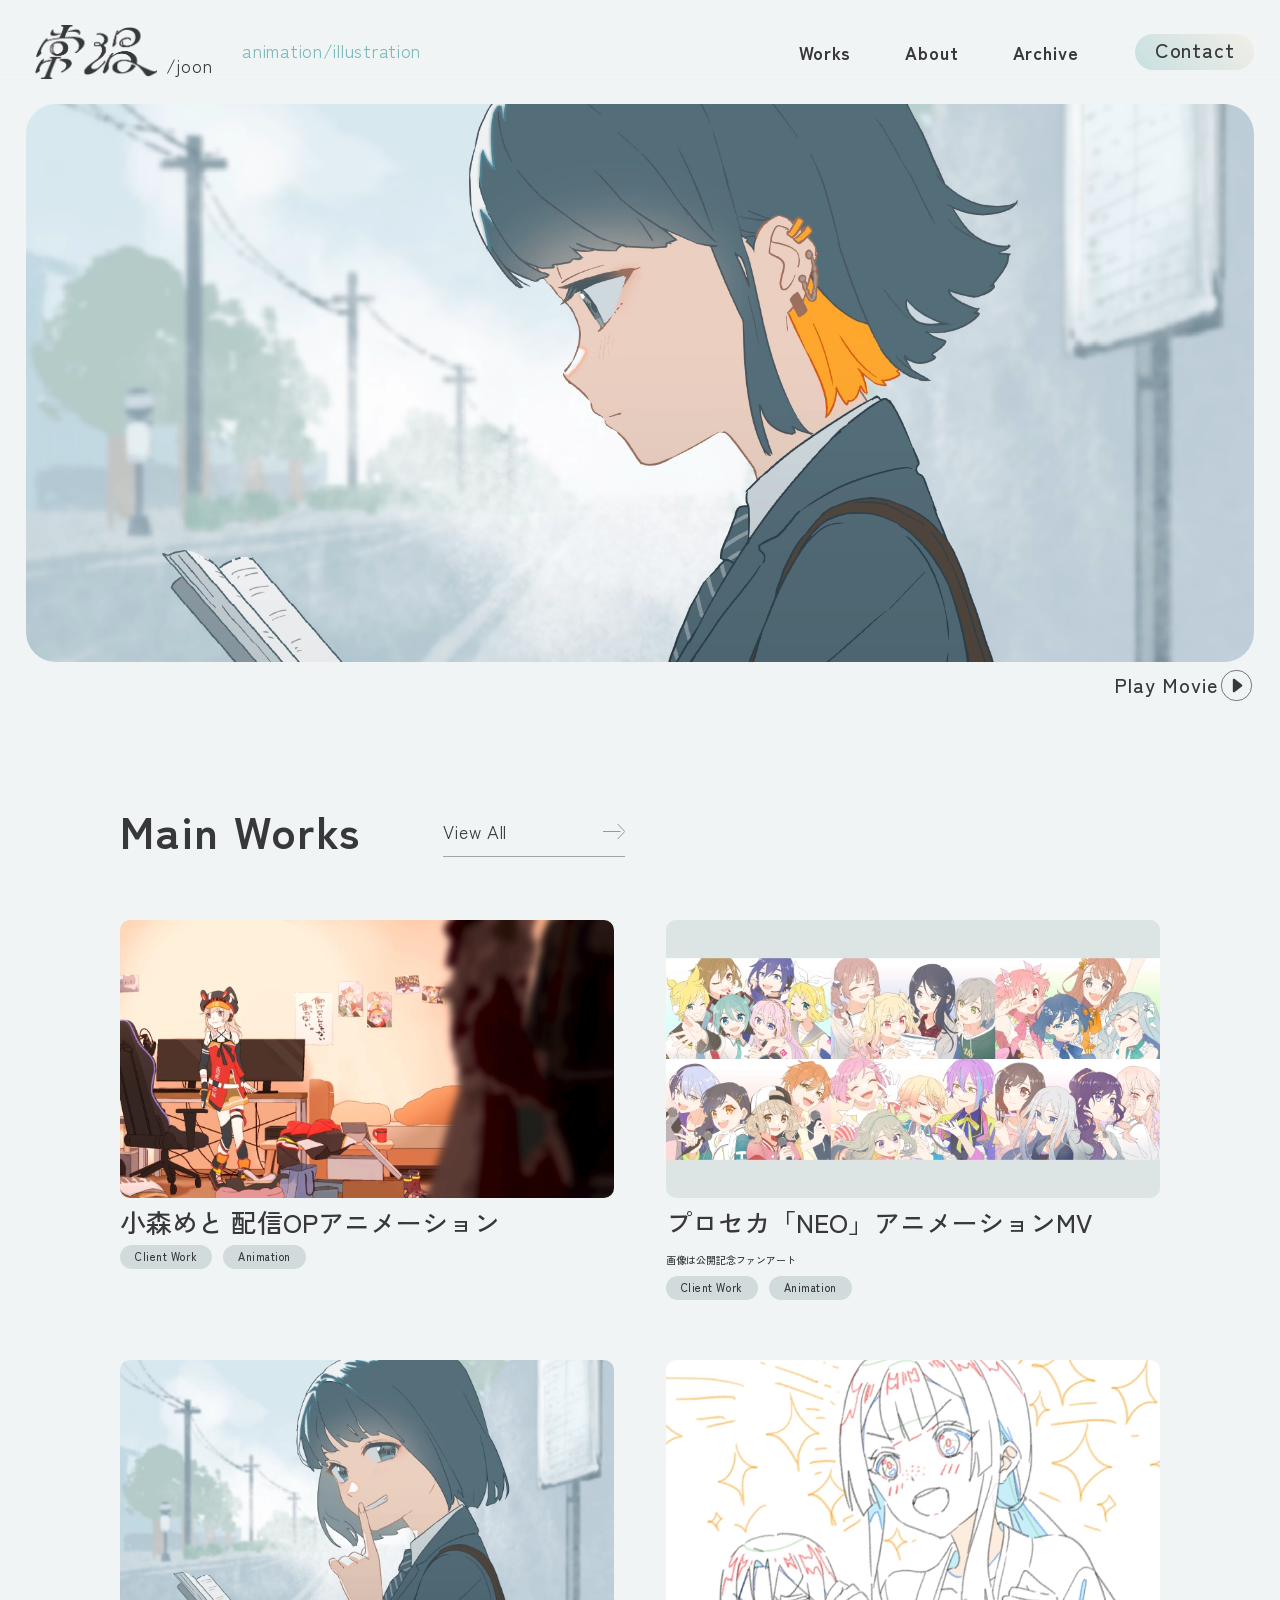
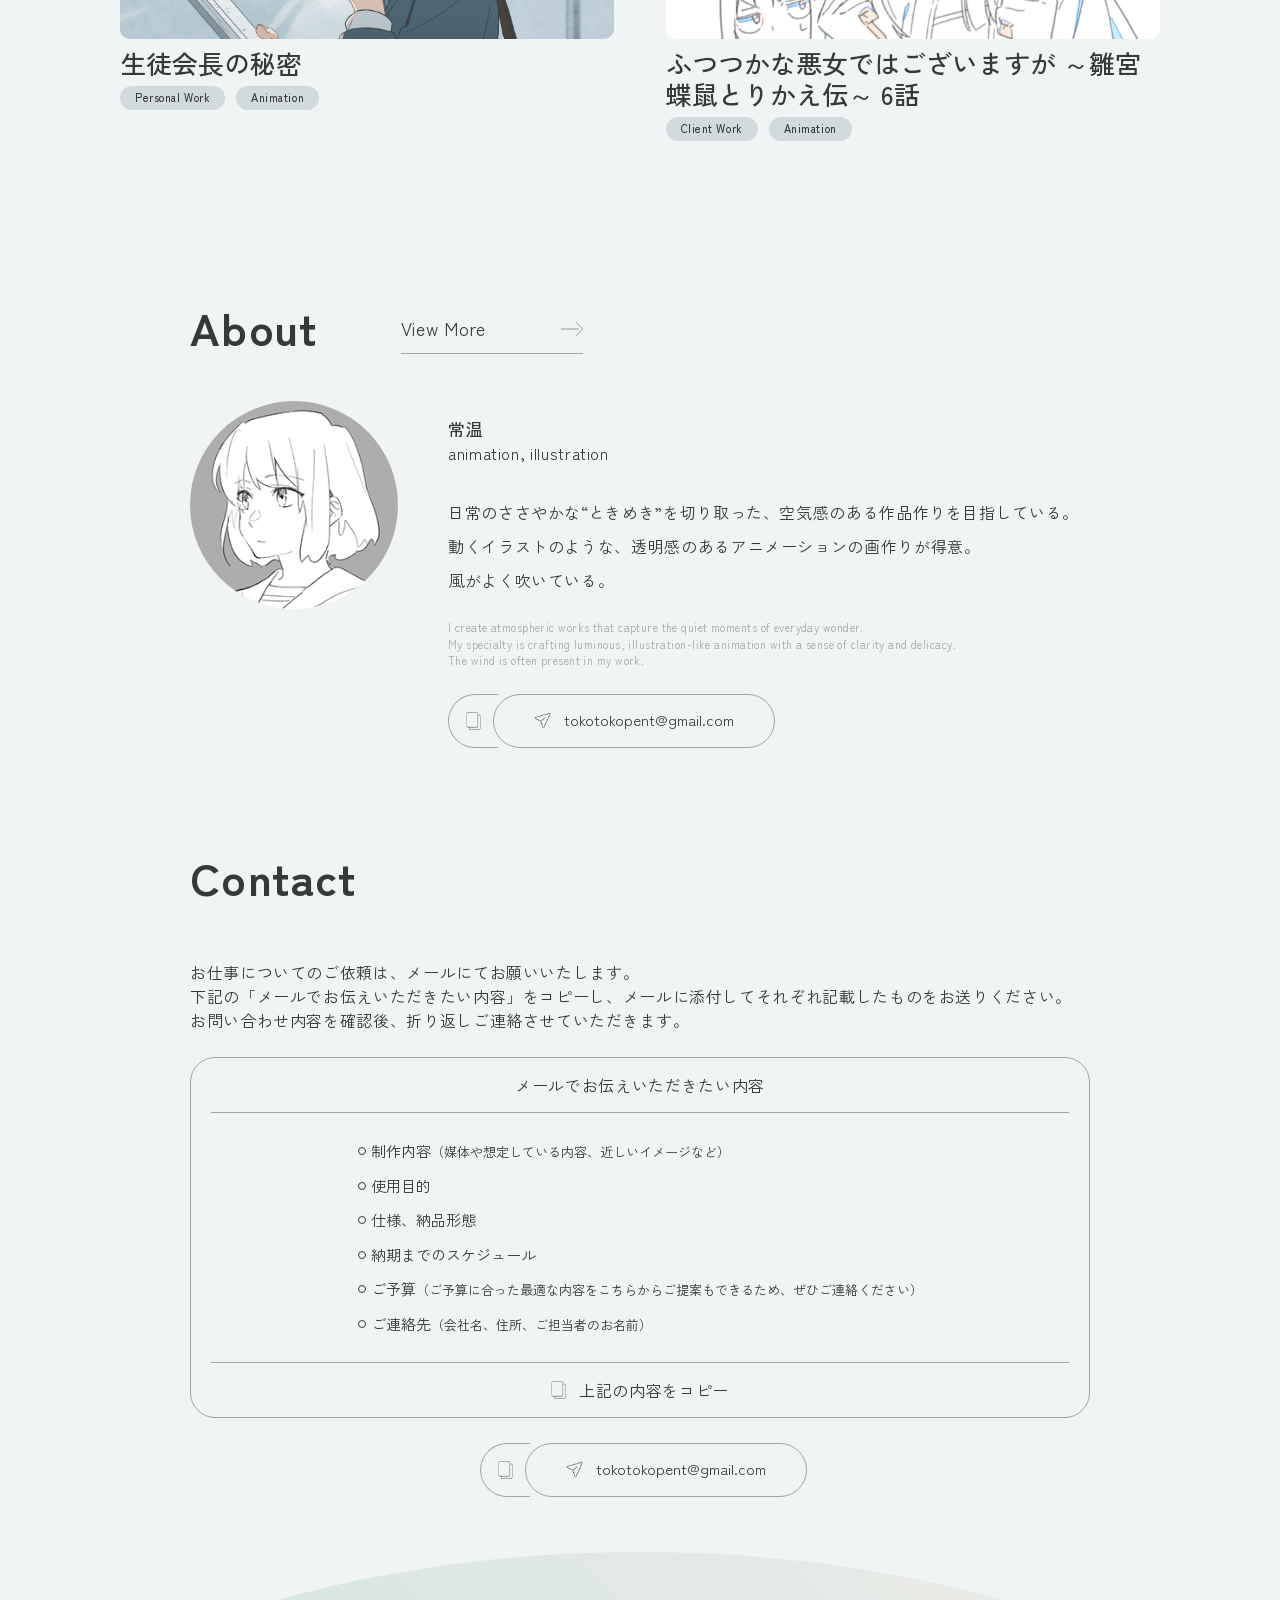
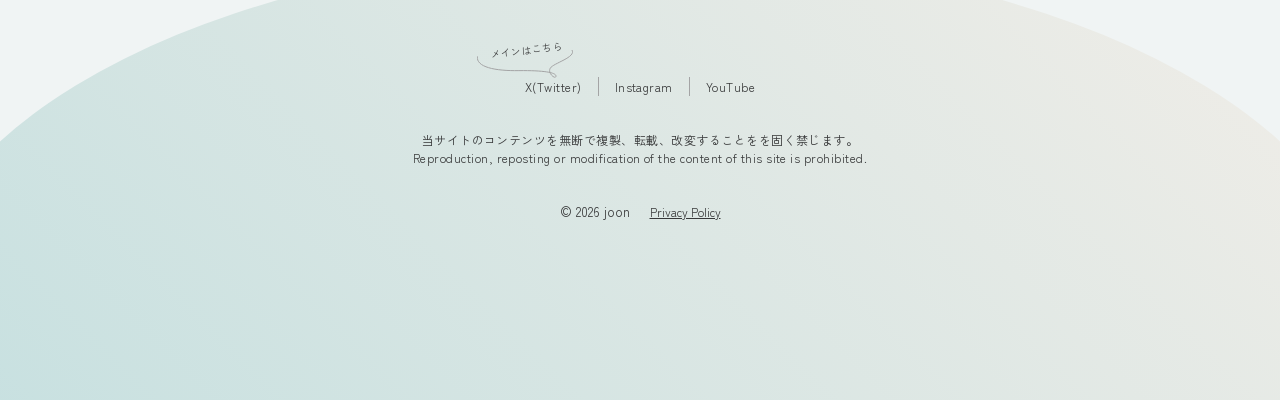
==== index.html @ 13fc66b3 "Add files via upload" ====
<!doctype html>
<html lang="ja">
    <head prefix="og: https://ogp.me/ns#">
        <meta charset="UTF-8">
        <title>常温/joon portfolio</title>
        <!-- 消す！！！！！！！！ -->
        <meta name="robots" content="noindex">

        <meta name="description" content=“アニメーション作家、イラストレーター常温のポートフォリオサイトです。動くイラストのような、透明感のあるアニメーションの画作りが得意です。”>
        <meta name="viewport" content="width=device-width, initial-scale=1">
        <link rel="canonical" href="https://joon-tokopent.com/">

        <meta property="og:url" content="https://joon-tokopent.com/">
        <meta property="og:type" content="website">
        <meta property="og:title" content="常温/joon portfolio">
        <meta property="og:description" content="アニメーション作家、イラストレーター常温のポートフォリオサイトです。動くイラストのような、透明感のあるアニメーションの画作りが得意です。">
        <meta property="og:site_name" content="常温/joon portfolio">
        <meta property="og:image" content="https://joon-tokopent.com/images/00_template/ogp.jpg">
        <meta property="og:image:width" content="1200">
        <meta property="og:image:height" content="630">
        <meta property="og:image:type" content="image/jpeg">
        <meta property="og:locale" content="ja_JP">

        <meta name="twitter:card" content="summary_large_image">
        <meta name="twitter:site" content="@tokopent">

        <!-- Google tag (gtag.js) -->
        <script async src="https://www.googletagmanager.com/gtag/js?id=G-SH19SS136K"></script>
        <script>
        window.dataLayer = window.dataLayer || [];
        function gtag(){dataLayer.push(arguments);}
        gtag('js', new Date());

        gtag('config', 'G-SH19SS136K');
        </script>

        <!--ファビコン-->
        <link rel="icon" type="image/png" sizes="48x48" href="images/00_template/favicon.png">
        <link rel="icon" type="image/svg+xml" href="images/00_template/favion.svg">
        <link rel="apple-touch-icon" sizes="180x180" href="images/00_template/apple-touch-icon.png">

        <!--Googleフォント-->
        <link rel="preconnect" href="https://fonts.googleapis.com">
        <link rel="preconnect" href="https://fonts.gstatic.com" crossorigin>
        <link href="https://fonts.googleapis.com/css2?family=Zen+Kaku+Gothic+New:wght@300;400;500;600&display=swap" rel="stylesheet">

        <!--CSS-->
        <link rel="stylesheet" href="css/style_all.css">
        <link rel="stylesheet" href="css/style_top_main.css">
        <link rel="stylesheet" href="css/style_works.css">
        <link rel="stylesheet" href="css/style_about.css">
    </head>

    <body ontouchstart="">
        <div class="wrapper">
        <header class="header">
            <nav class="header_nav_sp sp_only" id="js-nav">
                <button class="header_close sp_only" id="js-hamburgerC">
                    <div class="close_line"></div>
                </button>
                <a href="/" class="main_logo sp_only">
                    <figure>
                        <img src="images/00_template/logo.png" alt="ロゴ">
                    </figure>
                    <p>/joon</p>
                </a>
                
                <div class="nav_txtGroup">
                    <ul class="nav_list">
                        <li><a href="/">Top</a></li>
                        <li><a href="/works">Works</a></li>
                        <li><a href="/about">About</a></li>
                        <li><a href="/about#Archive">Archive</a></li>
                        <li>
                            <div class="Kvideo_wrapper Kvideo_wrapperSP">
                                <a href="/e2Bhj4cyZ4">
                                    <video class="Kvideo-2SP" muted playsinline preload="auto" loop>
                                    <source src="images/00_template/ka_btn2.webm" type="video/webm">
                                    </video>
                                </a>
                                <video class="Kvideo-1SP" muted playsinline preload="auto">
                                    <source src="images/00_template/ka_btn1.webm" type="video/webm">
                                </video>
                            </div> 
                        </li>
                    </ul>
                    <ul class="nav_sns">
                        <li><a href="https://x.com/tokopent">X(Twitter)</a></li>
                        <li><a href="https://www.instagram.com/joon_tokopent">Instagram</a></li>
                        <li><a href="https://www.youtube.com/@joon_tokopent">YouTube</a></li>
                    </ul>
                    <small class="sp_only">&copy; 2026 joon</small>
                </div>
                
            </nav>
            
            <div class="bg_wrap">
            <div class="border_wrap">
            <div class="border_container">
                <h1 class="logo">
                    <a href="/" class="main_logo">
                        <figure>
                            <img src="images/00_template/logo.png" alt="ロゴ">
                        </figure>
                        <p>/joon</p>
                    </a>
                </h1>
                <p class="top_jobname">animation/illustration</p>
                <nav class="header_nav">
                    <ul class="nav_list">
                        <li>
                            <div class="Kvideo_wrapper">
                                <a href="/e2Bhj4cyZ4">
                                    <video class="Kvideo-2PC" muted playsinline preload="auto" loop>
                                    <source src="images/00_template/ka_btn2_pc.webm" type="video/webm">
                                    </video>
                                </a>
                                <video class="Kvideo-1PC" muted playsinline preload="auto">
                                    <source src="images/00_template/ka_btn1_pc.webm" type="video/webm">
                                </video>
                            </div>                      
                        </li>                        
                        <li id="js-KbtnPC"><a href="/works">Works</a></li>
                        <li><a href="/about">About</a></li>
                        <li><a href="/about#Archive">Archive</a></li>
                    </ul>                    
                </nav>
                
                <a href="/#Contact" class="contact_btn">Contact</a>
                <button class="header_hamburger" id="js-hamburger">
                    <div class="header_hamb_line"></div>
                </button>
                <div class="nav_cover sp_only" id="js-cover"></div>
                
            </div>
            </div>
            </div>
        </header>   

        <main>
            <div id="js-loading">
                <figure>
                    <img src="images/00_template/logo.png" alt="ロゴ">
                </figure>
            </div>
            <section id="topMovie">
                <figure>
                    <video muted loop playsinline autoplay preload="auto" poster="images/01_top/mov_top_cover.jpg">
                        <source src="images/01_top/mov_top_pc.webm" type="video/webm" media="(min-width: 500px)"> 
                        <source src="images/01_top/mov_top_sp.webm" type="video/webm"> 
                        ※Your browser does not support the video tag.
                    </video>
                </figure>

                <div class="movie-dialog">
                    <button class="header_close" id="js-play_movC">
                        <div class="close_line"></div>
                    </button>
                    
                    <div class="movie-container">
                        <div id="targetPlayer" class="movie-iframe-container"></div>
                    </div>
                </div>
                <div class="movie-dialog-background"></div>

                <div class="play_mov">
                    <div id="movie-trigger" >
                        <p>Play Movie</p>
                        <svg xmlns="http://www.w3.org/2000/svg" version="1.1" viewBox="0 0 23.59 23.59">
                            <circle class="txtC_line" cx="11.79" cy="11.79" r="11.54"/>
                            <path class="txtC_fill" d="M10.44,6.79l5.42,4.31c.44.35.44,1.03,0,1.38l-5.42,4.31c-.58.46-1.43.05-1.43-.69V7.48c0-.74.85-1.15,1.43-.69Z"/>
                        </svg>
                    </div>
                </div>

            </section>
            
            <section id="Works">
                <div class="main-wrapper">
                    <div class="h2_wrapper">
                        <h2>Main Works</h2>
                        <div class="page_link sp_only">
                            <a href="/works">
                                <p>View All</p>
                                <figure>
                                    <img src="images/00_template/arrow.svg" alt="矢印">
                                </figure>
                            </a>
                        </div>                       
                    </div>
                    
                    <div class="WModal">
                        <div class="WCbutton_wrapper">
                            <button class="header_close" id="js-WmodalC">
                                <div class="close_line"></div>
                            </button>
                        </div>
                        <div class="WModal_wrap">
                            <h3 class="WModal_title">作品名</h3>
                            <div class="WModal_mainMedia"></div>
                            <div class="WModal_tag_items tag_items"></div>
                            <div class="flex_wrapper">
                                <div>
                                    <p class="WModal_txt">説明文</p>
                                    <div class="WModal_note">clientなど</div>
                                <p class="WModal_note_year">20xx</p>
                                </div>
                                <div>
                                    <div class="WModal_subImgs"></div>
                                </div>
                            </div>
                        </div>
                    </div>
                    <!-- <div class="WModal_cover"></div> -->

                    <div class="works_items">
                        <article class="works_item" data-tags="ClientWork Animation">
                            <div class="WModal_trigger" data-key="10">
                                <figure>
                                    <img src="images/02_works/01_smn/smn_010.webp" alt="サムネイル画像">
                                </figure>
                                <h3>小森めと 配信OPアニメーション</h3>
                            </div>
                            <div class="tag_items">
                                <a href="/works?tag=ClientWork">Client Work</a>
                                <a href="/works?tag=Animation">Animation</a>
                            </div>        
                        </article>

                        <article class="works_item" data-tags="ClientWork Animation">
                            <div class="WModal_trigger" data-key="15">
                                <figure>
                                    <img src="images/02_works/01_smn/smn_015.webp" alt="サムネイル画像">
                                </figure>
                                <h3>プロセカ「NEO」アニメーションMV <span>画像は公開記念ファンアート</span></h3>
                            </div>
                            <div class="tag_items">
                                <a href="/works?tag=ClientWork">Client Work</a>
                                <a href="/works?tag=Animation">Animation</a>
                            </div>        
                        </article>

                        <article class="works_item" data-tags="PersonalWork Animation">
                            <div class="WModal_trigger" data-key="3">
                                <figure>
                                    <img src="images/02_works/01_smn/smn_003.webp" alt="サムネイル画像">
                                </figure>
                                <h3>生徒会長の秘密</h3>
                            </div>
                            <div class="tag_items">
                                <a href="/works?tag=PersonalWork">Personal Work</a>
                                <a href="/works?tag=Animation">Animation</a>
                            </div>         
                        </article>

                        <article class="works_item" data-tags="ClientWork Animation">
                            <div class="WModal_trigger" data-key="25">
                                <figure>
                                    <img src="images/02_works/01_smn/smn_025.webp" alt="サムネイル画像">
                                </figure>
                                <h3>ふつつかな悪女ではございますが ～雛宮蝶鼠とりかえ伝～ 6話</h3>
                            </div>
                            <div class="tag_items">
                                <a href="/works?tag=ClientWork">Client Work</a>
                                <a href="/works?tag=Animation">Animation</a>
                            </div>        
                        </article>
                        
                        
                    </div>
                    <div class="page_link sp_only">
                        <a href="/works">
                            <p>View All</p>
                            <figure>
                                <img src="images/00_template/arrow.svg" alt="矢印">
                            </figure>
                        </a>
                    </div>
                </div>

            </section>
            <section id="About">
                <div class="main-wrapper main-wrapper-mid">
                    <div class="h2_wrapper">
                        <h2>About</h2>
                        <div class="page_link sp_only">
                            <a href="/about">
                                <p>View More</p>
                                <figure>
                                    <img src="images/00_template/arrow.svg" alt="矢印">
                                </figure>
                            </a>
                        </div>                       
                    </div>
                    
                    <div class="about_gridContainer">
                        <figure>
                            <img class="about_prof" src="images/00_template/profile.webp" alt="プロフィール画像">
                        </figure>
                        <dl class="name">
                            <dt>常温</dt>
                            <dd>animation, illustration</dd>
                        </dl>
                        <div class="about_txt">
                            <p>日常のささやかな“ときめき”を切り取った、空気感のある作品作りを目指している。</p>
                            <p>動くイラストのような、透明感のあるアニメーションの画作りが得意。</p>
                            <p>風がよく吹いている。</p>
                        </div>
                        <div class="about_Etxt">
                            <p>I create atmospheric works that capture the quiet moments of everyday wonder.</p>
                            <p>My specialty is crafting luminous, illustration-like animation with a sense of clarity and delicacy.</p>
                            <p>The wind is often present in my work.</p>
                        </div>
                        
                        <div class="mailCS_btn">
                            <button type="button" class="copy_btn">
                                <figure>
                                    <img src="images/01_top/copy.png">
                                </figure>
                            </button>
                            <a href="mailto:tokotokopent@gmail.com">tokotokopent@gmail.com</a>
                        </div>                    
                    </div>
                    <div class="page_link sp_only">
                        <a href="/about">
                            <p>View More</p>
                            <figure>
                                <img src="images/00_template/arrow.svg" alt="矢印">
                            </figure>
                        </a>
                    </div>

                </div>
            </section>
            <section id="Contact">
                <div class="main-wrapper main-wrapper-mid">
                    <div class="h2_wrapper">
                        <h2>Contact</h2>                     
                    </div>
                    <p>お仕事についてのご依頼は、メールにてお願いいたします。</p>
                    <p>下記の「メールでお伝えいただきたい内容」をコピーし、メールに添付してそれぞれ記載したものをお送りください。</p>
                    <p>お問い合わせ内容を確認後、折り返しご連絡させていただきます。</p>
                    <div class="contact_list">
                        <p class="contact_list_title align-center">
                            メールでお伝えいただきたい内容
                        </p>
                        <ul>
                            <li><div>制作内容<span>（媒体や想定している内容、近しいイメージなど）</span></div></li>
                            <li>使用目的</li>
                            <li>仕様、納品形態</li>
                            <li>納期までのスケジュール</li>
                            <li><div>ご予算<span>（ご予算に合った最適な内容をこちらからご提案もできるため、ぜひご連絡ください）</span></div></li>
                            <li><div>ご連絡先<span>（会社名、住所、ご担当者のお名前）</span></div></li>
                        </ul>
                        <div class="contact_list_copy">
                            <figure>
                                <img src="images/01_top/copy.png">
                            </figure>
                            <p>上記の内容をコピー</p>
                        </div>
                    </div>
                    <div class="mailCS_btn">
                        <button type="button" class="copy_btn">
                            <figure>
                                <img src="images/01_top/copy.png">
                            </figure>
                        </button>
                        <a href="mailto:info@example.com">tokotokopent@gmail.com</a>
                    </div> 
                </div>
            </section>
            <div class="copyModal_wrapper"><div id="js-copy-txt" class="copyModal"></div></div>
        </main>

        <footer class="footer">
            <div class="footer_txt">
                <p>メインはこちら</p>
                <svg xmlns="http://www.w3.org/2000/svg" version="1.1" viewBox="0 0 96.05 27.56">
                <path class="footer_hukidashi" d="M.84.25C-3.72,7.2,19.63,13.12,22.71,18.14s-5.24,11.85-5.7,8.09,13.08-5.91,37.09-5.57,42.95-3.44,41.64-13.91"/>
                </svg>
            </div>
            <ul class="footer_sns">
                <li><a href="https://x.com/tokopent">X(Twitter)</a></li>
                <li><a href="https://www.instagram.com/joon_tokopent">Instagram</a></li>
                <li><a href="https://www.youtube.com/@joon_tokopent">YouTube</a></li>
            </ul>
            <div class="footer_copy">
                <p>当サイトのコンテンツを無断で複製、転載、改変することをを固く禁じます。</p>
                <p>Reproduction, reposting or modification of the content of this site is prohibited.</p>
            </div>
            <div class="copy_wrapper">
                <small>&copy; 2026 joon</small>
                <a href="/privacy">Privacy Policy</a>
            </div>
            
            
        </footer>
        </div>
        <!--スクリプト-->
        <script src="javascript/script_all.js"></script>
        <script src="javascript/script_top.js"></script>
        <script src="javascript/script_Wmodal.js"></script>
    </body>
</html>
---- css/style_all.css ----
@charset "UTF-8";
/* .zen-kaku-gothic-new-light {
  font-family: "Zen Kaku Gothic New", sans-serif;
  font-weight: 300;
  font-style: normal;
}

.zen-kaku-gothic-new-regular {
  font-family: "Zen Kaku Gothic New", sans-serif;
  font-weight: 400;
  font-style: normal;
}

.zen-kaku-gothic-new-medium {
  font-family: "Zen Kaku Gothic New", sans-serif;
  font-weight: 500;
  font-style: normal;
} */

/* ------------リセットCSS------------ */
/*
  1. より直感的なボックスサイズのモデルを使用
*/
*, *::before, *::after {
  box-sizing: border-box;
}
/*
  2. デフォルトのマージンを削除
*/
* {
  margin: 0;
}
/*
  3. 高さは%ベースを使用
*/
html, body {
  height: 100%;
}
/*
  タイポグラフィの微調整
  4. アクセシブルなline-heightを追加
  5. テキストのレンダリングを改善
*/
body {
  line-height: 1.5;
  -webkit-font-smoothing: antialiased;
}
/*
  6. メディア要素のデフォルトを改善
*/
img, picture, video, canvas, svg {
  display: block;
  width: 100%;/* 足しました */
  max-width: 100%;
}
/*
  7. フォームのfontに関するデフォルトを削除
*/
input, button, textarea, select {
  font: inherit;
}
/*
  8. テキストのオーバーフローを回避
*/
p, h1, h2, h3, h4, h5, h6 {
  overflow-wrap: break-word;
}
/*
  9. ルートのスタックコンテキストを作成
*/
#root, #__next {
  isolation: isolate;
}
/* ------------------------ */



/*共通部分*/
:root {
  --color-text: #373839;
  /* ↓仮色、#f0f4f4 */
  --color-background: #f0f4f4;
  --color-line: #a4a4a5;
  --color-tag: #d1dbdc;
  --color-tag_all: #e0e0e0;
  /* --color-grL: #c6e0e0; */
  /* --color-grR: #edece7;   */
  --color-gradient: linear-gradient(45deg, #C6E0E0, #F3EEE8);
  --pc_max-width: 1260px;
  --pc_mid-width: 900px;
}
/* ダークモード対応 */
@media (prefers-color-scheme: dark) {
  /* :root {
    --color-text: #f9fafb;
    --color-background: #111827;
    --color-surface: #1f2937;
  } */
}

html{
  font-size: 100%;
}
body{
  font-family: "Zen Kaku Gothic New", sans-serif;
  background-color: var(--color-background);
  min-height: 100vh; /* 古いブラウザ対策 */
  min-height: 100svh;
  list-style: none;
  list-style-type: none;
  text-decoration: none;
  font-feature-settings: "palt" 1;
  font-kerning: normal;
  /* word-break: auto-phrase; */
    
}

a{
  text-decoration: none;
  color: var(--color-text);
}

/*レイアウト*/
.wrapper {
  /* stickyコンテナ用 */
  overflow-x: clip;
}
.main-wrapper {
  margin: 0 32px;
}
.align-center {
  text-align: center;
}
h2 {
  padding-top: clamp(70px,8.75vw,95px);
  margin: 0 0 clamp(35px,4.37vw,50px);
  font-size: clamp(24px,4.8vw,45px);
  font-weight: 600;
  color: var(--color-text);
  letter-spacing: 0.03em;
}
.works_page h2, #About h2, #Kakurega h2{
  /* sp 20 0 9  */
  padding: 0;
  margin: clamp(20px,2.5vw,95px) 0 clamp(0.5px,-3.125rem + 6.25vw,15px);
}
.h2_wrapper .page_link {
  display: none;
}
p , dl {
  color: var(--color-text);
  letter-spacing: 0.04em;
  text-align: justify;
}
/* page link */
.page_link {
  display: flex;
  justify-content: center;
}
.page_link a {
  display: flex;
  justify-content: space-between;
  align-items: center;
  flex-wrap: nowrap;
  width: clamp(128px,16vw,182px);
  padding: clamp(10px,1.2vw,12px) 0;
  background-image: linear-gradient(180deg, var(--color-line), var(--color-line));
  background-repeat: no-repeat;
  background-position: bottom left;
  background-size: 100% 1px;
  transition: background-size .2s ease-out;
}

.page_link p {
  font-size: clamp(13px,1.6vw,18px);
  font-weight: 400;
}
.page_link img {
  width: 22px;
}

.load_more img{
  transform: rotate(90deg);
}
/*-----------------loading-----------------*/
#js-loading {
  position: fixed;
  inset: 0;
  background: var(--color-gradient);
  z-index: 200;
  transition: .4s ease-out;
}
#js-loading.loaded {
  opacity: 0;
}
#js-loading.end {
  display: none;
}
#js-loading figure {
  position: fixed;
  inset: 0;
  width: fit-content;
  height: fit-content;
  margin: auto;
}
#js-loading img {
  width: clamp(150px,18.7vw,200px);
  height: auto;
}


/*-----------------header-----------------*/
.header {
  position: sticky;
  top: 0;
  z-index: 99;
}
.border_container,.main_logo {
    display: flex;
}
.border_container {
  max-width: var(--pc_max-width);
  align-items: center;
  margin: 0 auto;
}
.border_container >:first-child {
  margin-right: auto;
}
.bg_wrap {
  background: linear-gradient(to bottom,
  rgb(from var(--color-background)  r g b / 1) 0%,
  rgb(from var(--color-background)  r g b / 0.7) 50%,
  rgba(0,0,0,0) 100%); 
}

.border_wrap {
  margin: 10px clamp(16px, 2vw,32px);
}

.main_logo {
  align-items: flex-end;
  padding: clamp(9px,1.11vw,12px) 0;
}
.main_logo img {
  height: clamp(42px,6vw,60px);
  padding: clamp(1px,0.3vw,3px) 9px;
}

.main_logo p, .top_jobname {
  font-size: clamp(15px,1.87vw,18px);
  font-weight: 400;
  margin-bottom: clamp(1px,0.3vw,3px);
}
.top_jobname {
  display: none;
}
.header_nav {
  display: none;
}
.header_nav_sp {
  position: fixed;
  right: 0;
  top: 0;
  width: 80%;
  height: 100vh;
  transform: translateX(100%); 
  background-color: #fff;
  transition: ease .4s; 
  padding: 25px 0;
  z-index: 101;
}
.header_nav_sp .main_logo {
  justify-content: center;
}
.nav_txtGroup {
  width: fit-content;
  margin: 0 auto;
}
.nav_list, .nav_sns, .footer_sns {
  padding: 0;
  list-style: none;
}
.nav_list a, .nav_sns a {
  display: block;
  letter-spacing: 0.05em;
}
.nav_sns {
  border-left: solid 1px var(--color-line);
  margin: 45px 0;
}
.nav_list a {
  margin-top: 38px;
  font-size: clamp(15px,1.87vw,18px);
  font-weight: 600;
}
.header_nav .nav_list a {
  margin: 0;
}

/* ka nav */
.Kvideo_wrapper {
  display: flex;
  align-items: center;
  justify-content: flex-end;
  height: 40px;
}
.Kvideo_wrapperSP {
  justify-content: flex-start;
}
.Kvideo-1PC,.Kvideo-2PC,.Kvideo-1SP,.Kvideo-2SP {
  display: none;
  width: 40px;
  /* mix-blend-mode: multiply; */
}
/* .Kvideo_wrapper > a {
  mix-blend-mode: multiply;
} */
.Kvideo-1SP,.Kvideo-2SP {
  transform: scaleX(-1) translateX(10px);
}
.Kvideo-1SP {
  margin-top: 38px;
  /* navlist　a についてる余白 */
}
.Kvideo-2SP {
  opacity: 0;
}
.Kvideo-2SP:active {
  opacity: 1;
}

.nav_sns a {
  font-size: 12px;
  font-weight: 400;
  margin-left: 12px;
  margin-bottom: 10px;
}
.header_nav_sp small {
  font-size: 10px;
  font-weight: 400;
}
.nav_cover.active, .movie-dialog-background.is-show {
	position: fixed;
	width: 100%;
  height: 100%;
	bottom: 0;
	left: 0;
	z-index: 100;
	background: rgba(3,3,3,.5);
	display: block;
  transition: ease .4s;
}
.movie-dialog-background.is-show {
  background: var(--color-text);
}
/* hamburger */
.header_hamburger, .header_close {
  background-color: transparent; /*buttonタグデフォルトスタイルを打ち消し*/
  border-color: transparent; /*buttonタグデフォルトスタイルを打ち消し*/
  width: 41px;
  height: 41px;
  cursor: pointer;
}
.header_close {
  display: block;
  margin-left: auto;
  margin-right: 25px;
  margin-bottom: 20px;
}
/* youtube modal */
.movie-dialog .header_close, #Works .header_close {
  margin: 0;
  width: clamp(41px,5.12vw,60px);
  height: clamp(41px,5.12vw,60px);
}
.movie-dialog .header_close {
  position: absolute;
  top: 5px;
  right: 5px;
}
/* works modal */
.WCbutton_wrapper {
  padding-top: 9px;
  position: sticky;
  top: 0;
}

#Works .header_close {
  margin-right: -16px;
  margin-left: auto;
  z-index: 100;
  background-color: rgba(255, 255, 255, 0.5);
  border-radius: 50%;
}

/* ka modal */
#Kakurega .header_close {
  margin-right: -27px;
  margin-bottom: 5px;
}


.close_line::before,.close_line::after,.header_hamb_line,.header_hamb_line::before,.header_hamb_line::after {
  background-color: var(--color-line);
  height: 2px;
  width: 100%;
  border-radius: 99px;
  transition: ease .4s;
}
.close_line,.header_hamb_line {
  position: relative;
}
.close_line::before,.close_line::after,.header_hamb_line::before,.header_hamb_line::after {
  position: absolute;
  content: "";
  left: 0;
}
.close_line::before {
  top: 0;
  transform: rotate(45deg);
}
.close_line::after {
  top: 0;
  transform: rotate(-45deg);
}
.header_hamb_line::before {
  top: -8px;
}
.header_hamb_line::after {
  top: 8px;
}
/* ハンバーガーメニュークリック後のスタイル */
/* .class.class = 両方同時に持っている要素 */
.header_nav_sp.active {
  transform: translateX(0); 
}


.contact_btn {
  font-size: clamp(15px,1.87vw,20px);
  font-weight: 500;
  line-height: 0;
  padding: clamp(12px,1.5vw,16px) clamp(17px,2.1vw,20px) clamp(17px,2.1vw,20px);
  background: var(--color-gradient);
  border-radius: 99px;
  margin: 0 12px;
  letter-spacing: 0.04em;
}

/*-----------------footer-----------------*/
/* clamp推奨値→ 最小　÷　最小で止める画面サイズ ✕ 100 = vwの値 */
.footer {
  background: var(--color-gradient);
  padding-bottom: 72px;
  position: relative;
  border-top-left-radius: calc(50% + 42px * 2) 135px;/* 横 縦 sp135 pc365*/
  border-top-right-radius: calc(50% + 42px * 2) 135px;
  margin: 0 -42px;/*sp-42 pc-90*/
  margin-top: 55px;
  padding-top: 125px;
}
.footer_txt {
  position: absolute;
  top: 90px;
  left: calc(50% - 163px);
}
.footer_txt p,.footer_sns a, .footer small {
  color: var(--color-text);
}
.footer_txt p {
  font-size: 10px;
  transform: rotate(-6deg);
  margin-bottom: -7px;
  padding: 0 13px;
}
.footer_txt svg {
  width: 96px;
  height: auto;
  transform: scaleX(-1);
}
.footer_hukidashi {
  fill: none;
  stroke: var(--color-line);
  stroke-linecap: round;
  stroke-linejoin: round;
  stroke-width: 1px;
}

.footer_sns, .copy_wrapper {
  display: flex;
  justify-content: center;
  align-items: center;
  padding: 0 0 35px 0;
}

.footer_sns a {
  font-size: 12px;
  font-weight: 400;
  letter-spacing: 0.04em;
  padding: 0 16px;
}
.footer_sns li {
  border-right: solid 1px var(--color-line);
  line-height: 1;
  padding-bottom: 3px;
}
.footer_sns li:last-child {
  border-right: none;
}
.footer_copy {
  container-type: inline-size;
  container-name: footerCopy-container;
  max-width: calc(100vw - 32*2px);
  margin: 0 auto;
  margin-bottom: 35px;
}

.footer_copy p, .copy_wrapper a {
  font-size: 12px;
}
@container footerCopy-container (width >= 457px) {
  .footer_copy p {
    text-align: center;
  }
}
.copy_wrapper {
  padding: 0;
  gap: 20px;
}
.copy_wrapper a {
  text-decoration: underline;
}
.footer small {
  display: block;
  text-align: center;
}

/*desctop版*/
@media (min-width: 800px) {
  .h2_wrapper {
    display: flex;
    align-items: baseline;
    gap: clamp(55px, -7.219rem + 15.5vw, 117px);
    
  }
  .h2_wrapper .page_link {
    display: inherit;
  }
  .page_link a {
    transform: translateY(-10px);
  }
  .header_nav {
    display: inherit;
  }
  .nav_list {
    display: flex;
    gap: clamp(35px,4.37vw,54px);
    margin-right: clamp(35px,4.37vw,105px);
    align-items: center;
  }
  .border_container >:first-child {
    margin-right: 0;
  }
  .border_container >:nth-child(2) {
    margin-right: auto;
    margin-left: 30px;
    color: #7CB8B8;
  }
  .top_jobname {
    display: inherit;
  }
  .sp_only {
    display: none;
  }
  .header_hamburger {
    display: none;
  }
  .contact_btn {
    margin: 0;
  }
  .main-wrapper {
    margin: 0 120px;
    max-width: var(--pc_max-width);
    width: 100%;
  }
  .main-wrapper-mid {
    max-width: var(--pc_mid-width);
    width: 100%;
  }
  #Works, #About, #Archive, #Contact, #Privacy {
    display: flex;
    justify-content: center;
  }
  .footer {
    border-top-left-radius: calc(50vw + 90px) 365px;/* 横 縦 sp135 pc365*/
    border-top-right-radius: calc(50vw + 90px) 365px;
    margin: 0 -90px;/*sp-42 pc-90*/
    margin-top: 55px;
    margin-bottom: 33px;
    padding-bottom: 178px;
  }
}
/* ホバー、タッチ操作切り替え */
@media (hover: hover) { /* hoverが使える端末 PC想定 */
  .page_link a:hover {
  background-position: bottom right;
  background-size: 0 1px;
  opacity: .8;
  }
  .nav_list a:hover,.contact_btn:hover {
    transform: translateY(-3px);
    transition: .2s ease-out;
    opacity: 0.7;
  }
  .tag_items a:hover,.footer_sns a:hover {
    opacity: 0.7;
  }
}
@media (hover: none) { /* hoverが使えない端末 スマホ想定 */
  .page_link a:active {
    transform: translateY(16px);
  }
  .nav_list a:active,.contact_btn:active,.tag_items a:active,.footer_sns a:active {
    transform: scale(1.05);
  }
}
---- css/style_top_main.css ----
@charset "UTF-8";
/* .zen-kaku-gothic-new-light {
  font-family: "Zen Kaku Gothic New", sans-serif;
  font-weight: 300;
  font-style: normal;
}

.zen-kaku-gothic-new-regular {
  font-family: "Zen Kaku Gothic New", sans-serif;
  font-weight: 400;
  font-style: normal;
}

.zen-kaku-gothic-new-medium {
  font-family: "Zen Kaku Gothic New", sans-serif;
  font-weight: 500;
  font-style: normal;
} */

/*-----------------main-----------------*/
#topMovie {
  margin: 0 clamp(16px, 2vw, 32px) 0;
}
#topMovie figure {
  border-radius: 30px;
  overflow: hidden;
}
#topMovie figure video {
  width: 100%;
  object-fit: cover;
  height: 52vh;  /* pc=62vh */
}
.play_mov {
  display: flex;
  justify-content: flex-end;
  margin-top: 8px;
  margin-right: 2px;
}
#movie-trigger {
  display: flex;
  gap: 4px;
  cursor: pointer;
}
.play_mov p {
  font-size: clamp(14px,1.75vw,20px);
  font-weight: 500;
}

/* svg */
.play_mov svg {
  width: clamp(23px,2.8vw,31px);
  height: auto;
  overflow: visible;
}
.txtC_fill {
  fill: var(--color-text);
}
.txtC_line {
  fill: none;
  stroke: var(--color-text);
  stroke-miterlimit: 10;
  stroke-width: 0.5px;
}

/* クリック　youtube modal */
.movie-dialog {
  display: none;
}
.movie-dialog.is-show {
  display: block;
  position: fixed;
  top: 0;
  left: 0;
  width: 100%;
  height: 100%;
  display: flex;
  align-items: center;
  justify-content: center;
  pointer-events: none;
  z-index: 101;
}
.movie-container {
  width: calc(100% - max(16px, 20vw));
  max-height: calc(100% - 20px);
  aspect-ratio: 16 / 9;
  position: relative;
}
.movie-container iframe {
  position: absolute;
  left: 0;
  top: 0;
  width: 100%;
  height: 100%;
}

/* about */
.mailCS_btn {
  display: flex;
  grid-column: 1 / 3;
  grid-row: 4 / 5;
  margin: 25px auto 40px;
}
.copy_btn, .mailCS_btn a {
  padding: 17px;
  /* background-color: aliceblue; */  
  border: solid 1px var(--color-line);
}
.copy_btn {
  flex-grow: 0;
  border-top-left-radius: 99px;
  border-bottom-left-radius: 99px;
  border-right: none;
}
.copy_btn figure, .contact_list_copy figure {
  width: 15px;
}
.copy_btn img, .contact_list_copy img {
  overflow: visible;
}
.mailCS_btn a {
  color: var(--color-text);
  flex-grow: 1;
  line-height: 1;
  font-size: 15px;
  font-weight: 400;
  border-radius: 99px;
  margin-left: -5px;
  display: flex;
  justify-content: center;
  gap: 13px;
  padding-inline: 40px;
}
.mailCS_btn a::before {
  content: "";
  width: 17px;
  height: 17px;
  background-image: url(../images/01_top/mail.png);
  background-position: center;
  background-size: contain;
  background-repeat: no-repeat;
}

/* copy modal */
.copyModal.active {
  bottom: 25px;
}
.copyModal {
  position: fixed;
  bottom: calc((1rem + 18px * 2) * -1);/* 25px */  
  z-index: 1;
  width: 80%;
  left: calc(50% - 40%);/* 80%/2 */
  transition: .3s ease-in-out;
}
.copyModal p {
  padding: 13px 16px 16px;
  text-align: center;
  background-color: #fff;
  border-radius: 99px;
  font-size: 13px;
}



/* contact */
.contact_list {
  border: solid 1px var(--color-line);
  border-radius: 25px;
  padding: 0 20px;
  margin: 25px 0;
}
.contact_list_title, .contact_list_copy {
  line-height: 54px;
}
.contact_list_title {
  border-bottom: solid 1px var(--color-line);
}
.contact_list ul {
  padding: 27px 0;
  list-style: none;
  width: fit-content;
  margin: 0 auto;
}
.contact_list li {
  font-size: 15px;
  font-weight: 400;
  color: var(--color-text);
  margin-bottom: 12px;
  display: flex;
  align-items: first baseline;
  gap: 5px;
}

.contact_list li:last-child {
  margin-bottom: 0;
}
.contact_list li::before {
  content: "";
  display: block;
  width: 8px;
  height: 8px;
  border: solid 1px var(--color-text);
  border-radius: 50%;
  flex-shrink: 0;
  transform: translateY(-2px);
}
.contact_list span {
  display: inline-block;
  font-size: 13px;
}
.contact_list_copy {
  display: flex;
  gap: 13px;
  justify-content: center;
  align-items: center;
  border-top: solid 1px var(--color-line);
  cursor: pointer;
}


/*desctop版*/
@media (min-width: 800px) {   
  #topMovie figure video {
    height: 62vh;
  }
  .mailCS_btn {
    grid-column: 2 / 3;
    grid-row: 4 / 5;
    margin: 25px 0 0;
    max-width: 320px;
  }
  #Contact .mailCS_btn {
    margin: 0 auto;
  }
  .copyModal_wrapper {
    display: flex;
    justify-content: center;
  }
  .copyModal {
    max-width: var(--pc_mid-width);
    left: initial;
  }
}

/* ホバー、タッチ操作切り替え */
@media (hover: hover) { /* hoverが使える端末 PC想定 */
  #movie-trigger:hover,.copy_btn:hover,.mailCS_btn a:hover,.contact_list_copy:hover {
    opacity: 0.7;
  }
}
@media (hover: none) { /* hoverが使えない端末 スマホ想定 */
  #movie-trigger:active,.copy_btn:active,.mailCS_btn a:active,.contact_list_copy:active {
    transform: scale(1.05);
  }
}
---- css/style_works.css ----
@charset "UTF-8";
/* .zen-kaku-gothic-new-light {
  font-family: "Zen Kaku Gothic New", sans-serif;
  font-weight: 300;
  font-style: normal;
}

.zen-kaku-gothic-new-regular {
  font-family: "Zen Kaku Gothic New", sans-serif;
  font-weight: 400;
  font-style: normal;
}

.zen-kaku-gothic-new-medium {
  font-family: "Zen Kaku Gothic New", sans-serif;
  font-weight: 500;
  font-style: normal;
} */

/*-----------------main-----------------*/

/* main works */
.works_item h3,.works_item h3 + span, .WModal_title, #Privacy h3 {
  font-size: clamp(19px,2.5vw,26px);
  font-weight: 500;
  color: var(--color-text);
  margin: 8px 0;
  line-height: 1.2;
}
.works_item h3 span {
  font-size: 10px;
   white-space: nowrap;
}
/* modal */
.WModal_trigger {
  cursor: pointer;
}
.WModal {
  container-type: size;
  container-name: wmodal-container;
  position: fixed;
  background-color: #fff;
  transform: translateY(100%); 
  height: 70vh;
  bottom: 0;
  right: 0;
  left: 0;
  width: calc(100% - 32px);
  margin: 0 auto;
  padding: 0px 29px 0;
  border-top-left-radius: clamp(24px,3vw,45px);
  border-top-right-radius: clamp(24px,3vw,45px);
  z-index: 101;
  transition: ease .3s; 
  overflow-y: scroll;
  scrollbar-width: none;
  /* display: flex; */
  /* justify-content: center; */
}
.WModal::-webkit-scrollbar {
  display: none;            /* Chrome・Edge・Safari */
}
.WModal_wrap {
  max-width: 700px;
  margin: 0 auto;
}
.WModal.active {
  transform: translateY(0); 
}
/* .WModal_title {
  margin: 40px 0 18px;
} */
.WModal_mainMedia iframe {
  width: 100%;
  aspect-ratio: 16 / 9;
}
.WModal_mainMedia video {
  width: 100%;
}
.WModal_mainMedia * {
  width: auto;
  max-height: 80cqh;
  margin: 0 auto;
}
.WModal_tag_items {/* modal tag */
  margin: 5px 0 22px;
}
.WModal_txt {
  color: var(--color-text);
  font-size: 16px;
  font-weight: 400;
  margin-bottom: 25px;
}
.WModal_note p,.WModal_note_year {
  font-size: 12px;
  margin-bottom: 7px;
  line-height: 1.2;
}
.WModal_note_year {
  margin-bottom: 22px;
}
.WModal_subImgs img {
  margin-bottom: clamp(10px,2vw,25px);
}
.WModal_subImgs img:last-child {
  margin-bottom: 38px;
}

.works_item {
  margin-bottom: clamp(60px,7.5vw,80px);
}
.works_item:last-child {
  margin-bottom: 40px;
}
.works_item img {
  aspect-ratio: 16 / 9;
  object-fit: cover;
  overflow: hidden;
  object-position: center center;
}
.WModal_title {
  margin: 0 0 clamp(8px,1vw,20px);
}
.works_item img, .WModal_mainImg, .WModal_mainMedia video, .WModal_mainMedia iframe, .WModal_mainMedia img, .WModal_subImgs img {
  border-radius: 10px;
}

/* ------------tag------------ */
/* hedder tag list */
.tag_list {
  position: sticky;
  top: calc(-9px + clamp(48px, 6vw, 60px) + 2*clamp(9px, 1.11vw, 12px));
  padding: 25px 0 16px;
  z-index: 96;
}
.tag_list input {
  display: none;
}
.tag_list ul {
  list-style: none;
  display: flex;
  gap: 9px;
  flex-wrap: wrap;
  padding: 0;
}
.tag_list li {
  width: fit-content;
  display: inline;
}
.tag_items {
  display: flex;
  flex-wrap: wrap;
  gap: 11px;
  align-items: center;
}
.tag, button{
  background-color: transparent; /*buttonタグデフォルトスタイルを打ち消し*/
  border-color: transparent; /*buttonタグデフォルトスタイルを打ち消し*/
  cursor: pointer;
}
.tag_items a, .tag_list label, .tag, .WModal_tag_items p {
  padding: 3px 15px 5px;
  font-size: 11px;
  font-weight: 500;
  background-color: var(--color-tag);
  letter-spacing: 0.05em;
  border-radius: 99px;
  color: var(--color-text);
  display: inline-block;
  border-width: 0;
}

.tag_list label {
  font-size: 12px;
  color: var(--color-text);
  border: solid 1px var(--color-line);
  background-color: color-mix(in srgb, var(--color-background) 90%, transparent);
  cursor: pointer;
}
/* Allだけ未選択時 */
#js-filter-all:not(:checked) + label{
  background-color: color-mix(in srgb, var(--color-tag_all) 90%, transparent);
}
/* チェック後 */
input[type="checkbox"]:checked + label {
  background-color:var(--color-line);
  color: #fff;
}
/* 該当なし時 */
.no_results {
  padding: 20px 0;
  display: none;
  width: 100%;
  justify-content: center;
}
.load_more.is-hidden {
  display: none;
}
/* view more aタグ使わないため */
.page_link div {
  display: flex;
  justify-content: space-between;
  align-items: center;
  flex-wrap: nowrap;
  width: clamp(203px,25.3vw,250px);
  padding: 0 40px 21px;
  border: solid var(--color-line) 1px;
  border-bottom-left-radius: 27px;
  border-bottom-right-radius: 27px;
  border-top: none;
  margin-bottom: 40px;
  transition: .2s ease-in-out;
}
.load_more img{
  transform: translate(0, 1px) rotate(90deg);
}

/* #Privacy */
#Privacy h3 {
  margin-top: 40px;
}

#Privacy a {
  text-decoration: underline;
}

/*desctop版*/
@media (min-width: 800px) {   
  #Works {
    display: flex;
    justify-content: center;
    width: 100%;
  }
  .tag_list {
    display: flex;
    justify-content: center;
  }
  .works_items {
    display: grid;
    grid-template-columns: repeat(2,1fr);
    gap: 60px clamp(40px,4vw,150px);
    margin-top: 6px;
    margin-bottom: clamp(60px,7.5vw,80px);
  }
  .works_item {
    width: auto;
    margin-bottom: 0;
  }
  .no_results {
    grid-column: 1 / -1;
    width: 100%;
    display: none;
  }
  /* headerが初期高さの場合 */
  .WModal {
    transform: translateX(calc(100% + 18px)); 
    /* + 20pxでheaderとくっつけるか */
    height: calc(100vh - calc(clamp(48px, 6vw, 60px) + 2*(clamp(9px, 1.11vw, 12px)) + 18px));
    left: inherit;
    width: 68%;
    margin-right: 18px;
  }
  
  #Works .header_close {
    top: calc(clamp(48px, 6vw, 60px) + 2*(clamp(9px, 1.11vw, 12px)) + 30px);
    margin-right: 0;
    transform: translateY(14px);
  }
  .WModal_tag_items {/* modal tag */
    margin: 8px 0 25px;
  }
  .WModal_mainMedia * {
    max-height: 75cqh;
  }
  /* 本文に画像があるなら.flex_wrapperをflex、ないならflexしない */
  .WModal .flex_wrapper:has(.WModal_subImgs img) {
    display: flex;
    gap: clamp(30px,2.7vw,60px);
  }
  .flex_wrapper div {
    flex: 1;/* 等分 */    
  }
  .Wlink_group {
    display: flex;
    justify-content: center;
    gap: 90px;
  }
  .page_link div {
    margin-bottom: 0;
  }
}

/* ホバー、タッチ操作切り替え */
@media (hover: hover) { /* hoverが使える端末 PC想定 */
  .page_link div:hover {
    transform: translateY(16px);
  }
  .WModal_trigger:hover, .tag:hover,.tag_list label:hover {
    opacity: 0.7;
  }

}
@media (hover: none) { /* hoverが使えない端末 スマホ想定 */
  .page_link div:active {
    transform: translateY(16px);
  }
  .tag:active,.tag_list label:active {
    transform: scale(1.05);
  }
}
---- css/style_about.css ----
@charset "UTF-8";
/* .zen-kaku-gothic-new-light {
  font-family: "Zen Kaku Gothic New", sans-serif;
  font-weight: 300;
  font-style: normal;
}

.zen-kaku-gothic-new-regular {
  font-family: "Zen Kaku Gothic New", sans-serif;
  font-weight: 400;
  font-style: normal;
}

.zen-kaku-gothic-new-medium {
  font-family: "Zen Kaku Gothic New", sans-serif;
  font-weight: 500;
  font-style: normal;
} */

/*-----------------main-----------------*/
/* ------about------ */
.about_gridContainer {
  display: grid;
  /* 116px 画像幅 */
  grid-template-columns: clamp(116px,23.2vw,140px) auto;
  grid-template-rows: repeat(4, auto);
  grid-column-gap: 25px;
  grid-row-gap: 0;
  overflow-wrap: break-word; 
  margin-top: 25px;
}
.about_page .about_gridContainer {
  grid-template-rows: repeat(3, auto);
}
.about_prof {
  border-radius: 50%;
}
.name {
  align-self: center;
}
.name dt {
  font-weight: 500;
  font-size: 17px;
}
.about_txt {
  grid-column: 1 / 3;
  grid-row: 2 / 3;
  margin: 25px 0 5px;
}
.about_txt p {
    margin-bottom: 10px;
  }
.about_Etxt {
  grid-column: 1 / 3;
  grid-row: 3 / 4;
  
}
.about_Etxt p {
  color: var(--color-line);
  font-size: 11px;
}

/* ------Archive------ */
.archive_list {
  width: fit-content;
}
.archive_list dt {
  display: flex;
  align-items: center;
  font-size: clamp(12px,15vw,13px);
  margin-top: 35px;
}
.archive_list dt:first-child {
  margin-top: 0;
}
.archive_list dd {
  margin-top: 15px;
  line-height: 1.3;
}

.archive_list dt::after {
  content: '';
  background-color: var(--color-line);
  height: 1px;
  flex-grow: 1;
  margin-left: 5px;
  transform: translateY(1px);
}

.archive_list a {
  font-size: 10px;
  background-color: var(--color-tag);
  /* margin-left: 10px; */
  padding: 3px 5px;
  display: inline-block;
  border-radius: 99px;
  line-height: 1;
}

/*desctop版*/
@media (min-width: 800px) {   
  #Works {
    display: flex;
    justify-content: center;
    width: 100%;
  }
  .tag_list {
    display: flex;
    justify-content: center;
  }
  .about_gridContainer {
    grid-template-columns: clamp(175px,16.6vw,208px) auto;
    grid-template-rows: repeat(4, auto);
    grid-column-gap: 50px;
    grid-row-gap: 0;
    overflow-wrap: break-word; 
    margin-top: 25px;
  }
  .about_page .about_gridContainer {
    grid-template-rows: repeat(3, auto);
  }
  .about_gridContainer figure {
    grid-column: 1 / 2;
    grid-row: 1 / 4;
  }
  .name, .about_txt, .about_Etxt {
    grid-column: 2 / 3;
  }
  .name {
    grid-row: 1 / 2;
    margin-top: 15px;
  }
  .about_txt {
    grid-row: 2 / 3;
    margin: 35px 0 17px;
  }
  
  .about_Etxt {
    grid-row: 3 / 4;
  }
  
}

/* ホバー、タッチ操作切り替え */
@media (hover: hover) { /* hoverが使える端末 PC想定 */
  
}
@media (hover: none) { /* hoverが使えない端末 スマホ想定 */
  
}
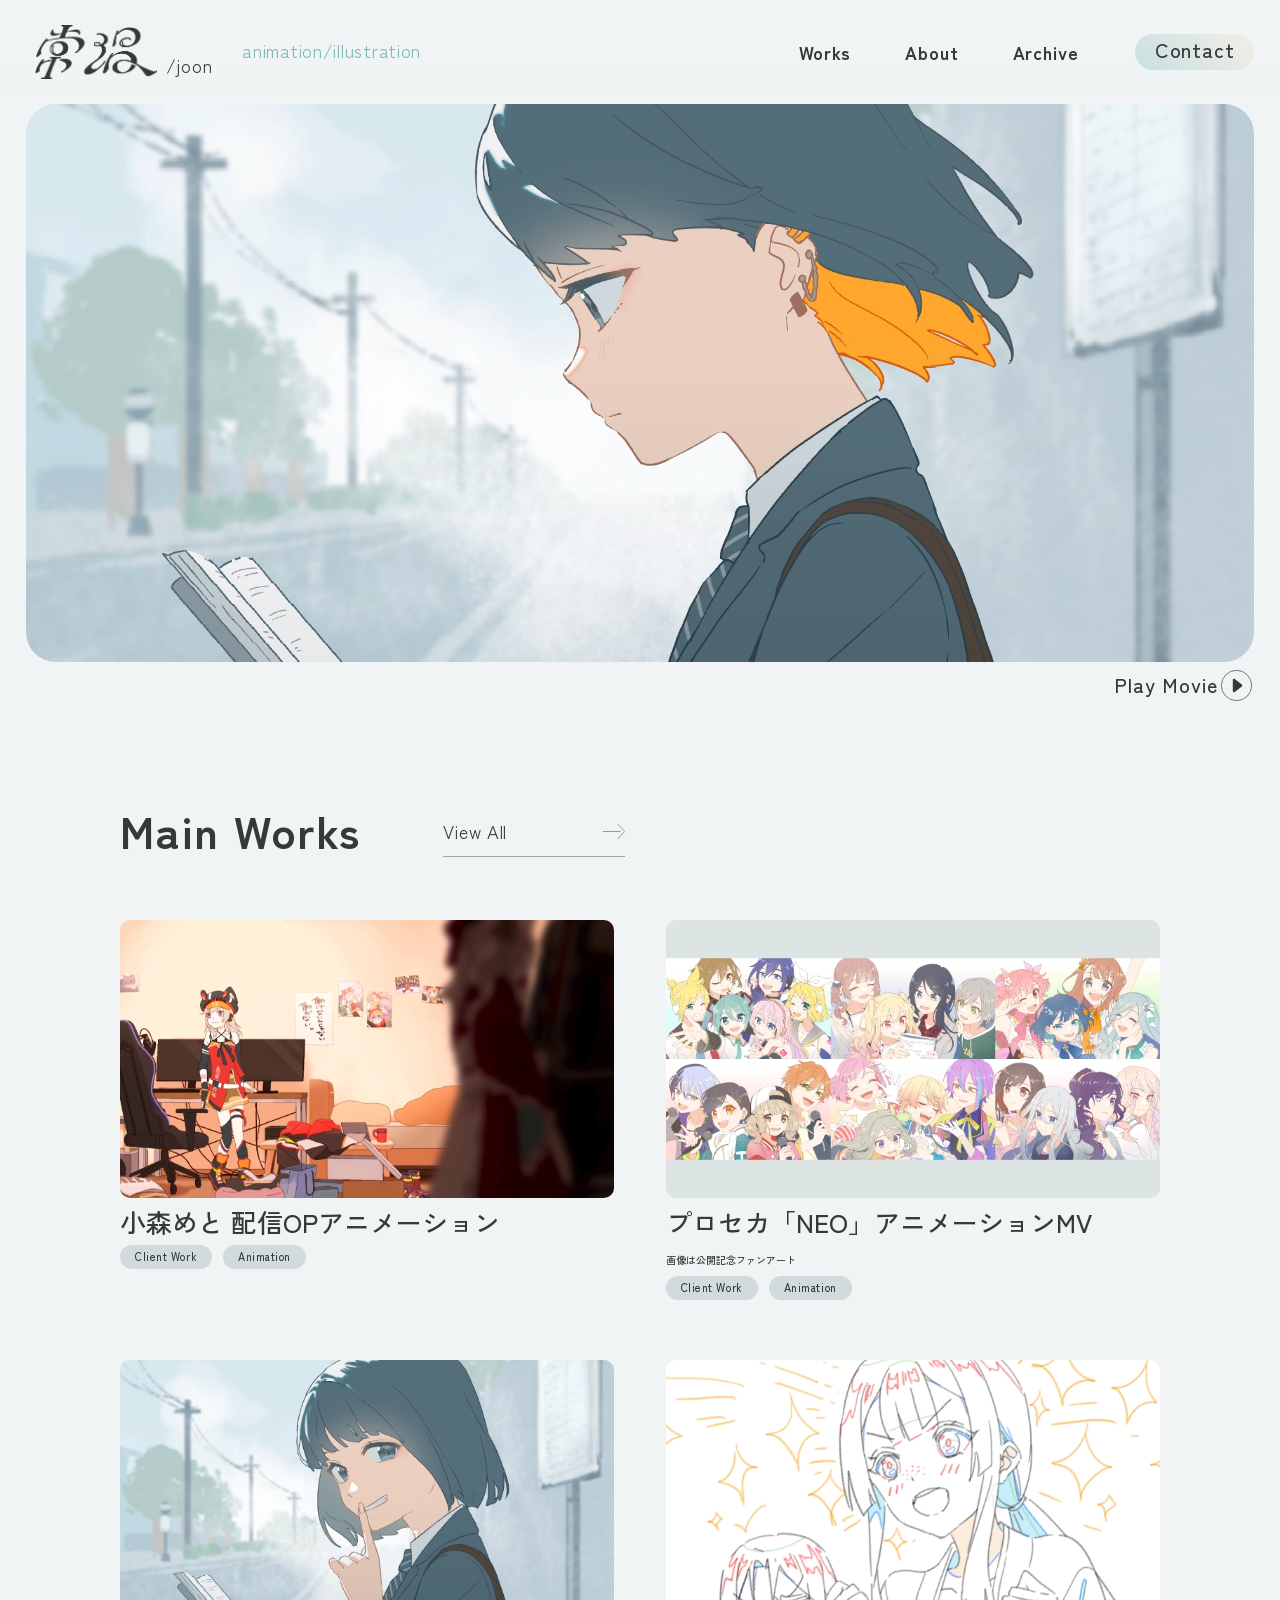
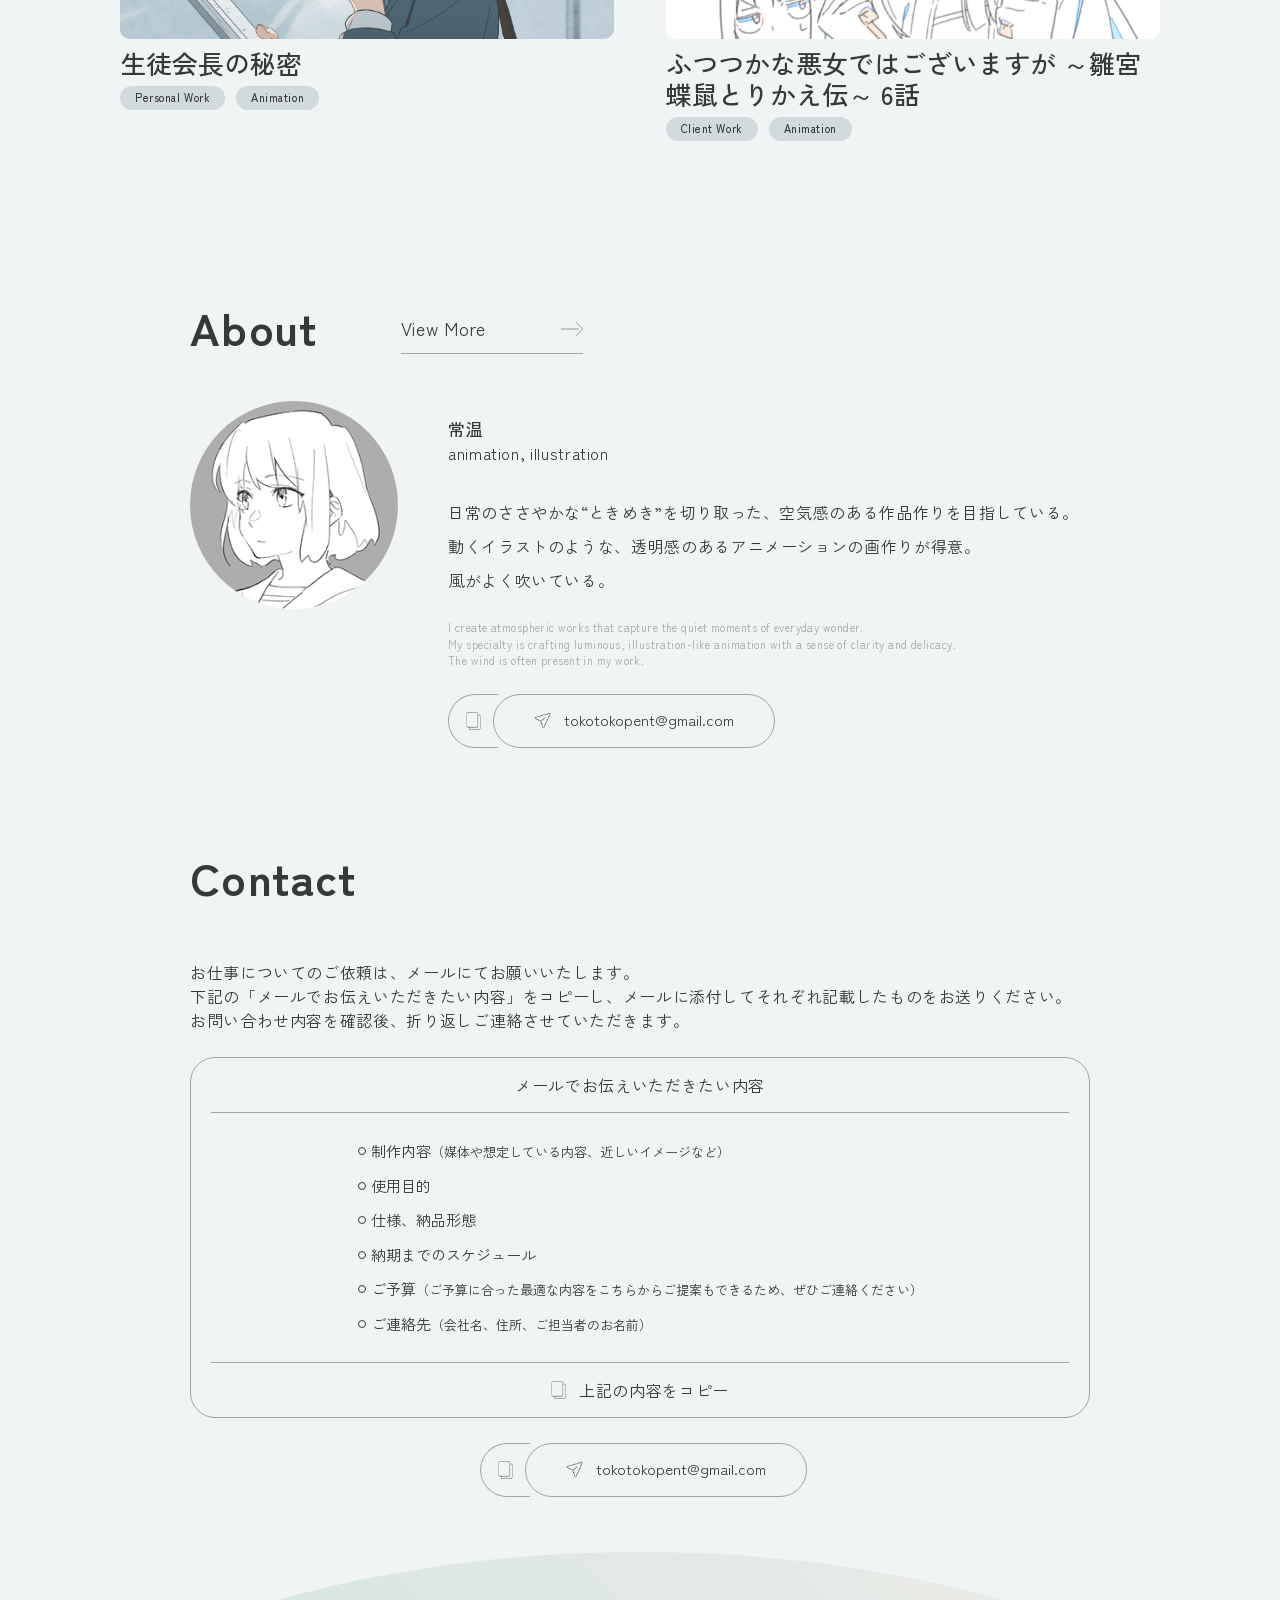
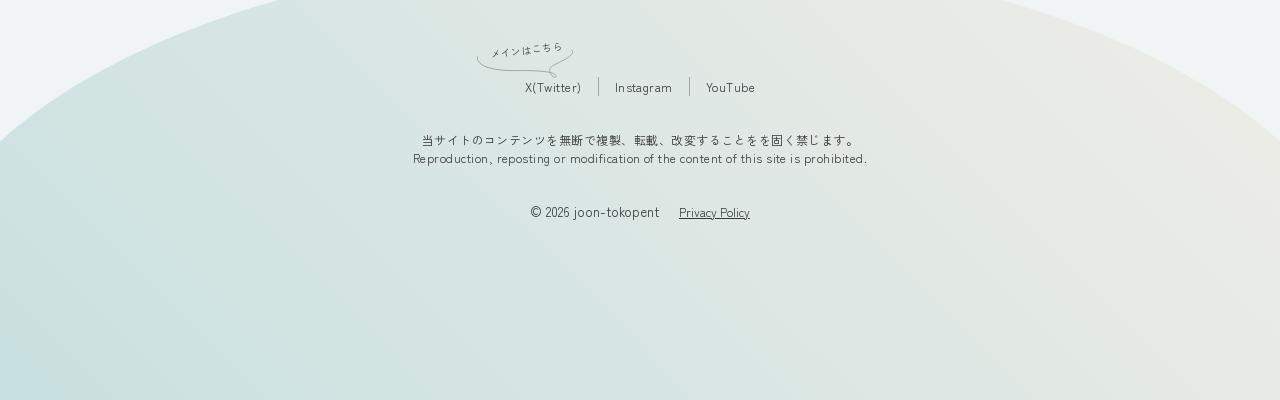
==== commit af9642ee: "Add files via upload" ====
--- a/index.html
+++ b/index.html
@@ -89,7 +89,7 @@
                         <li><a href="https://www.instagram.com/joon_tokopent">Instagram</a></li>
                         <li><a href="https://www.youtube.com/@joon_tokopent">YouTube</a></li>
                     </ul>
-                    <small class="sp_only">&copy; 2026 joon</small>
+                    <small class="sp_only">&copy; 2026 joon-tokopent</small>
                 </div>
                 
             </nav>
@@ -389,7 +389,7 @@
                 <p>Reproduction, reposting or modification of the content of this site is prohibited.</p>
             </div>
             <div class="copy_wrapper">
-                <small>&copy; 2026 joon</small>
+                <small>&copy; 2026 joon-tokopent</small>
                 <a href="/privacy">Privacy Policy</a>
             </div>
             
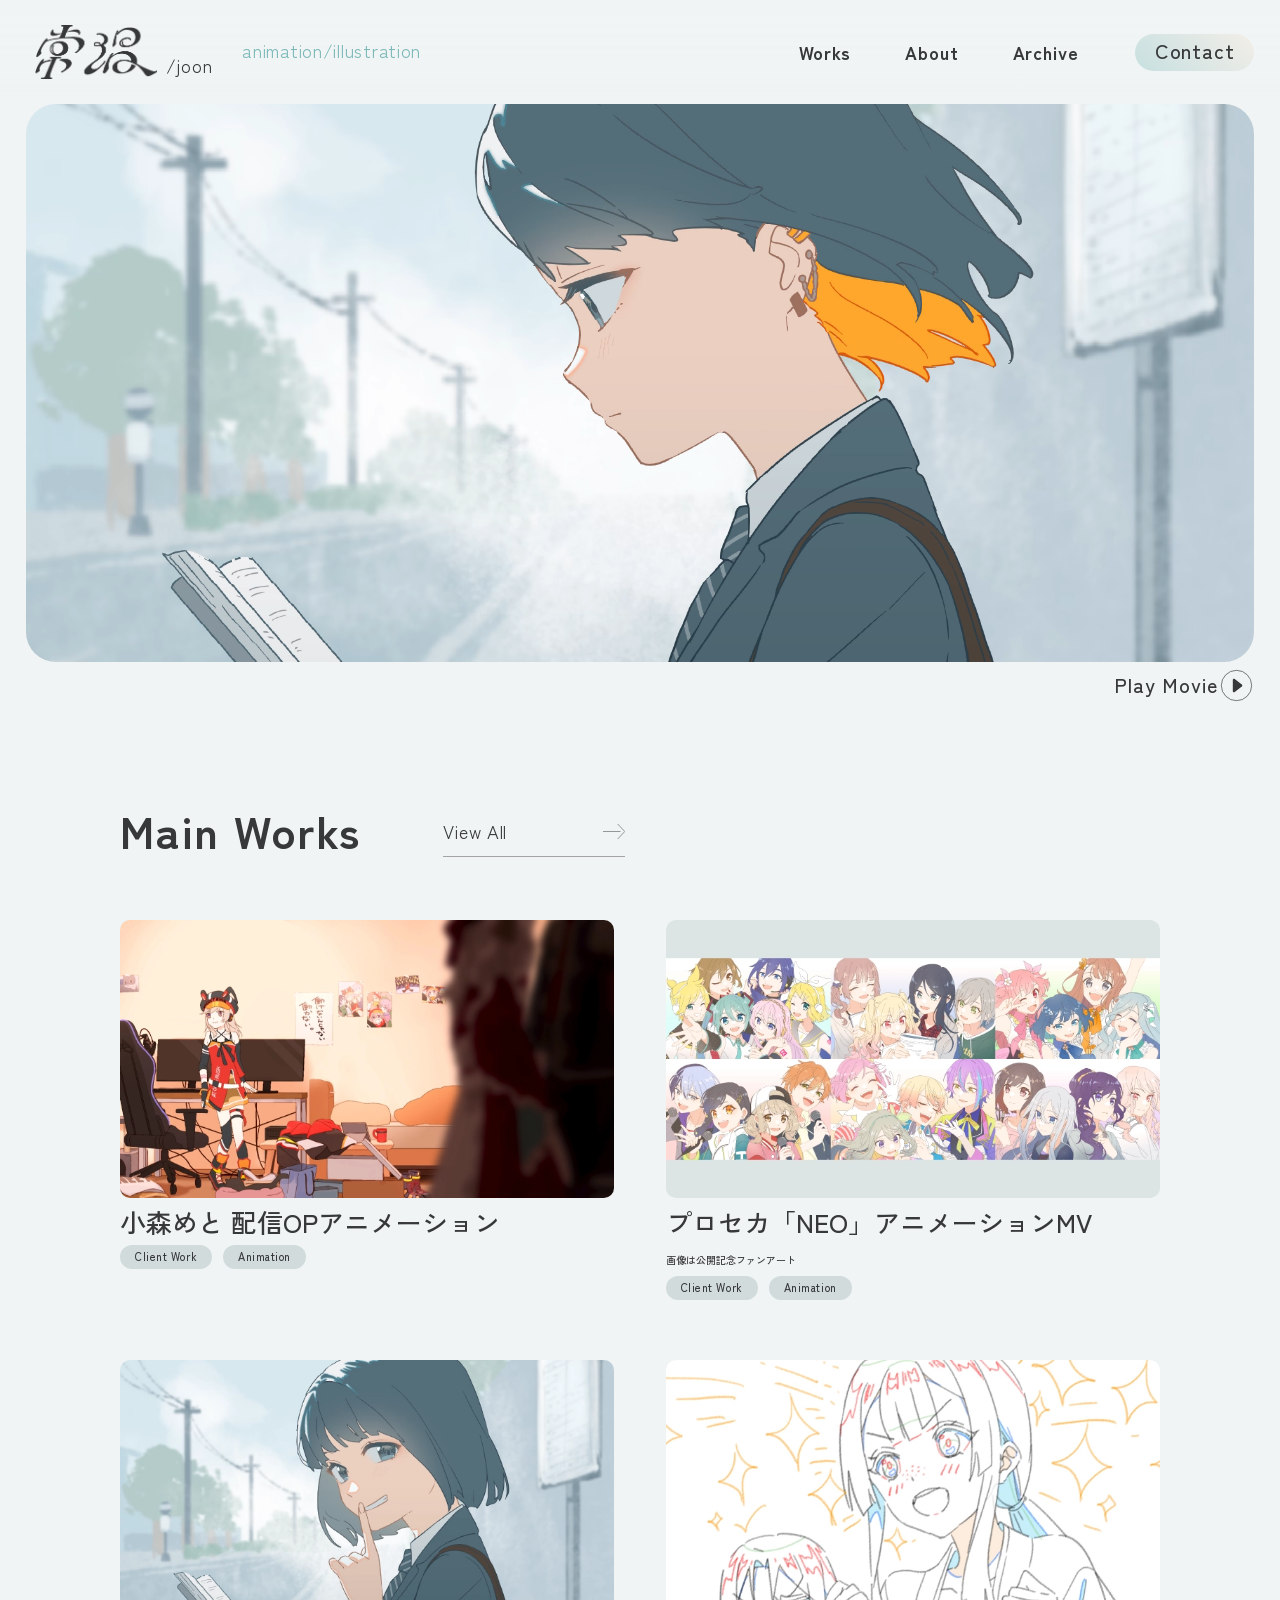
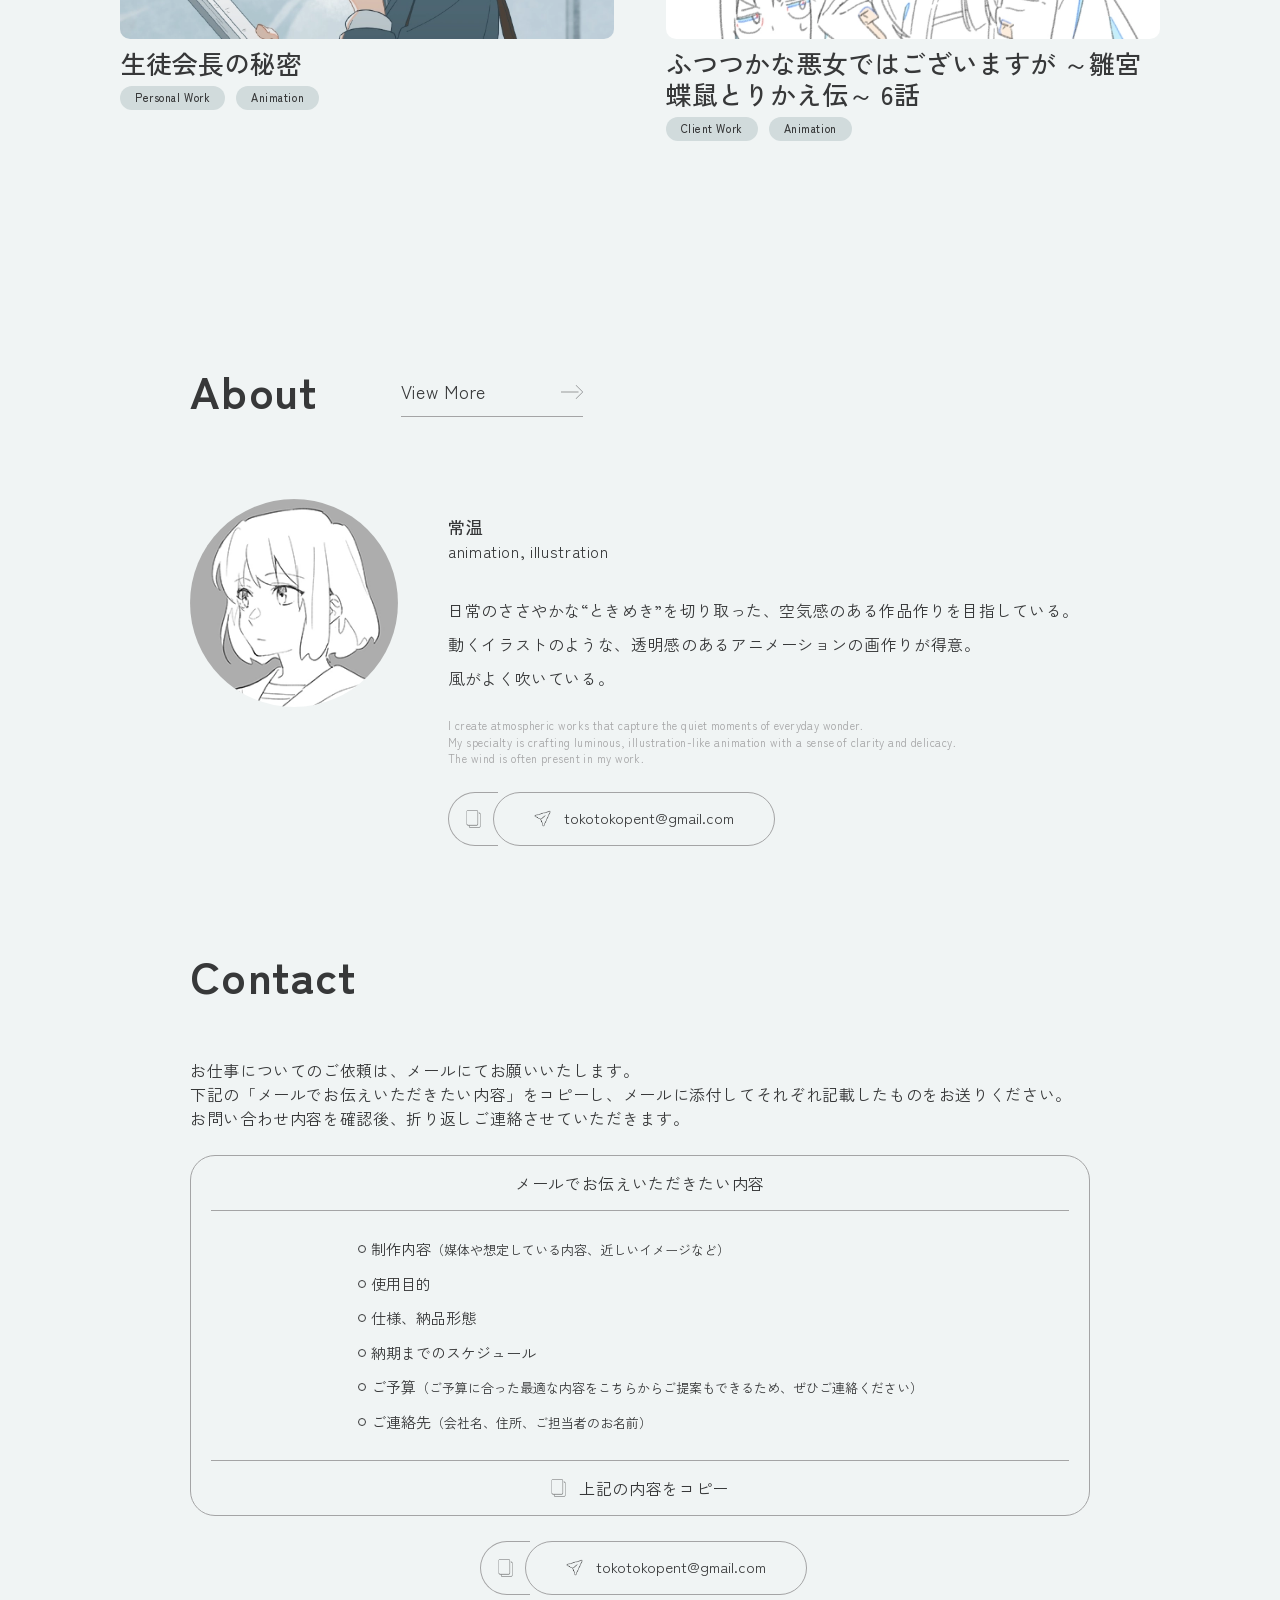
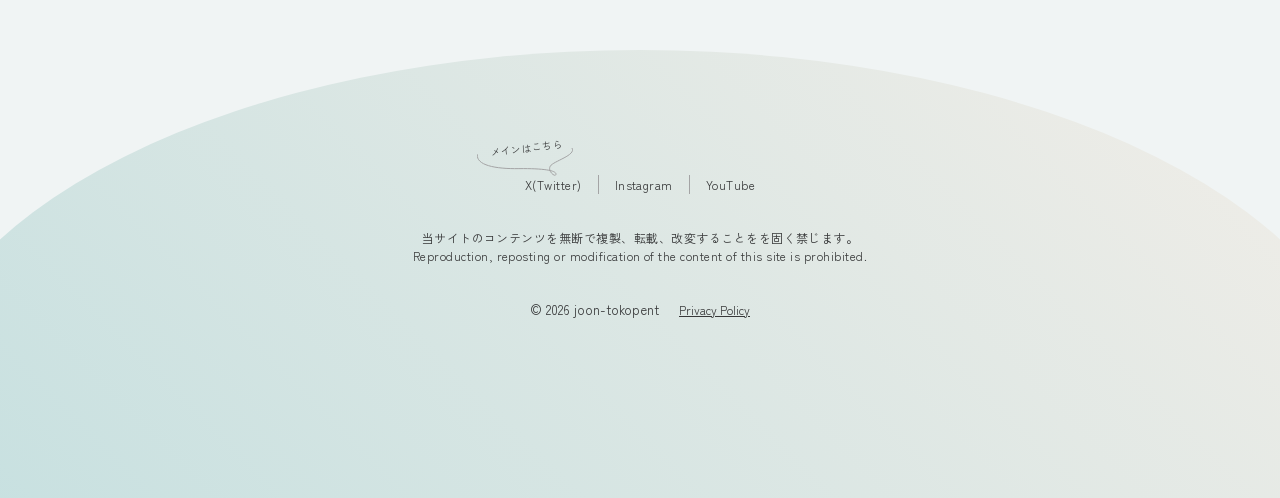
==== commit 71e867e6: "Add files via upload" ====
--- a/index.html
+++ b/index.html
@@ -365,7 +365,7 @@
                                 <img src="images/01_top/copy.png">
                             </figure>
                         </button>
-                        <a href="mailto:info@example.com">tokotokopent@gmail.com</a>
+                        <a href="mailto:tokotokopent@gmail.com">tokotokopent@gmail.com</a>
                     </div> 
                 </div>
             </section>
--- a/css/style_all.css
+++ b/css/style_all.css
@@ -139,7 +139,7 @@
   color: var(--color-text);
   letter-spacing: 0.03em;
 }
-.works_page h2, #About h2, #Kakurega h2{
+.works_page h2, .about_page #About h2, #Kakurega h2{
   /* sp 20 0 9  */
   padding: 0;
   margin: clamp(20px,2.5vw,95px) 0 clamp(0.5px,-3.125rem + 6.25vw,15px);
@@ -440,7 +440,7 @@
   font-size: clamp(15px,1.87vw,20px);
   font-weight: 500;
   line-height: 0;
-  padding: clamp(12px,1.5vw,16px) clamp(17px,2.1vw,20px) clamp(17px,2.1vw,20px);
+  padding: clamp(14px,1.5vw,17px) clamp(17px,2.1vw,20px) clamp(17px,2.1vw,20px);
   background: var(--color-gradient);
   border-radius: 99px;
   margin: 0 12px;
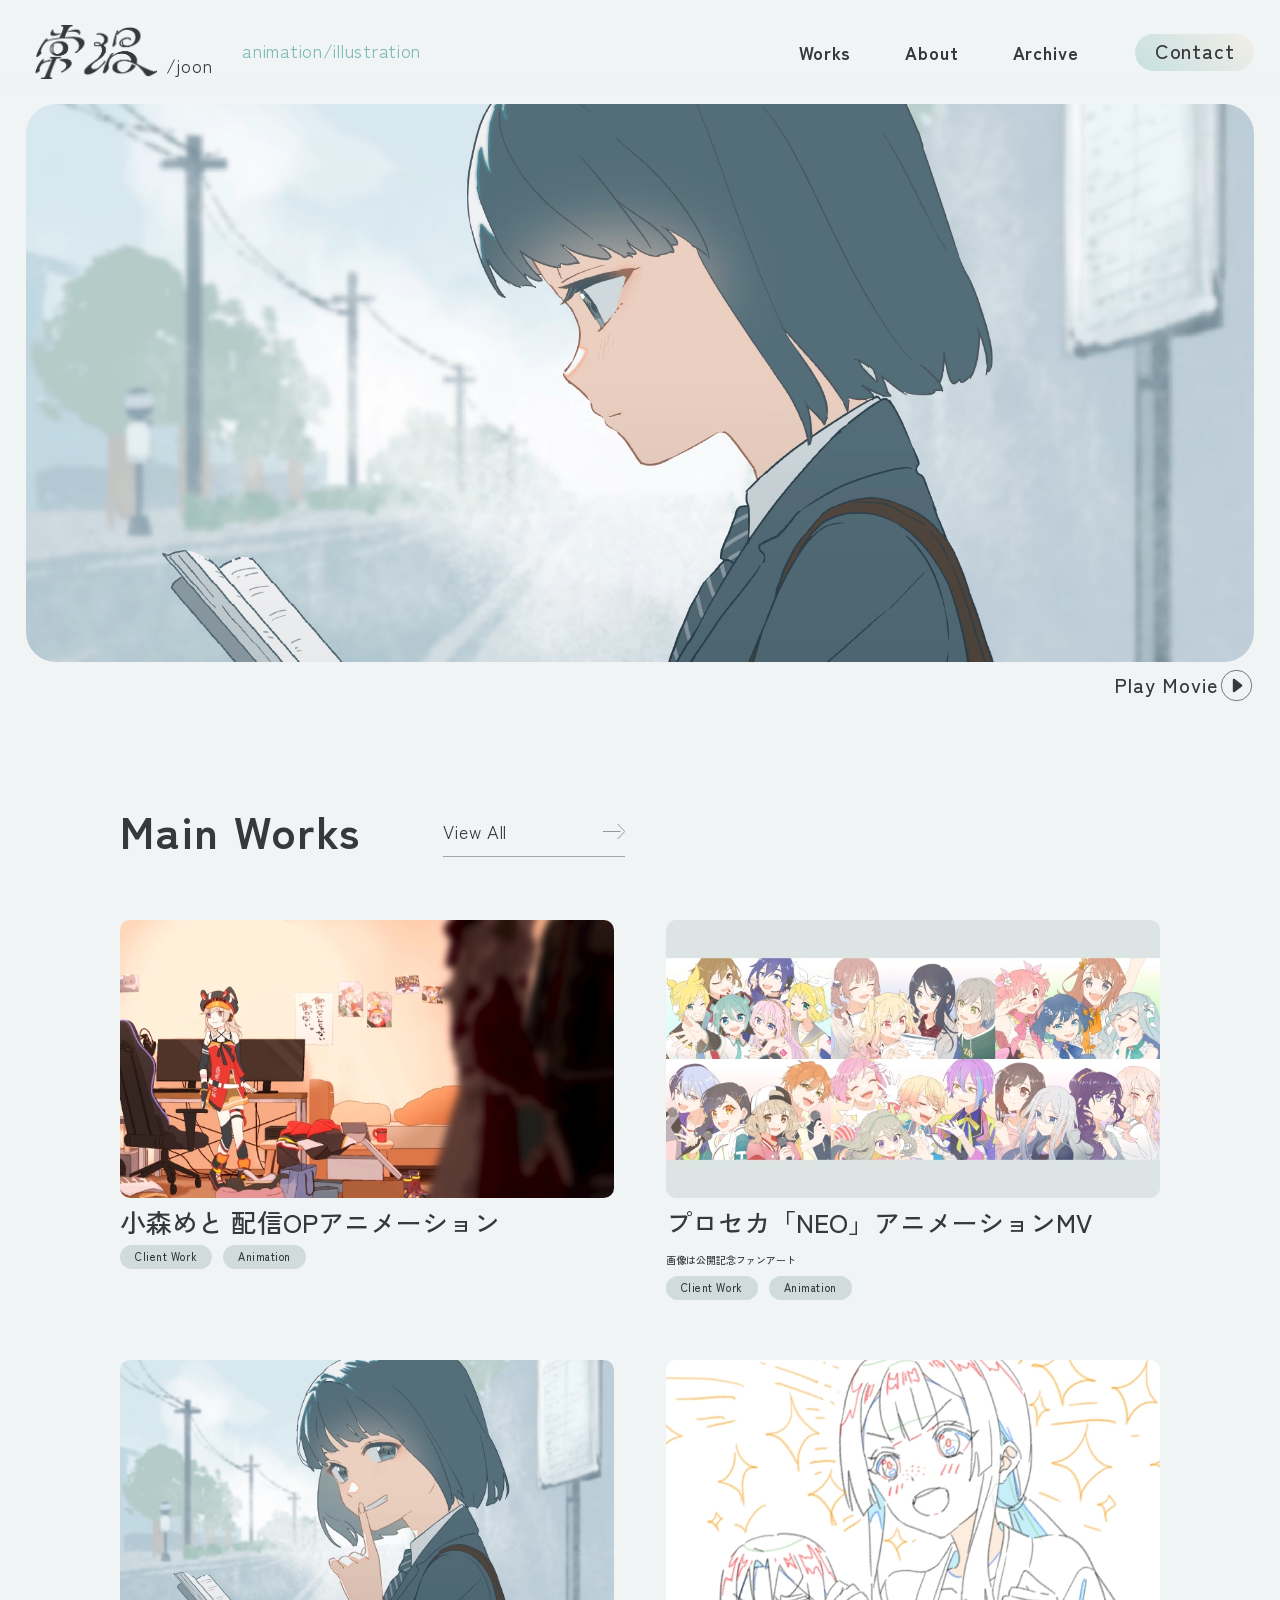
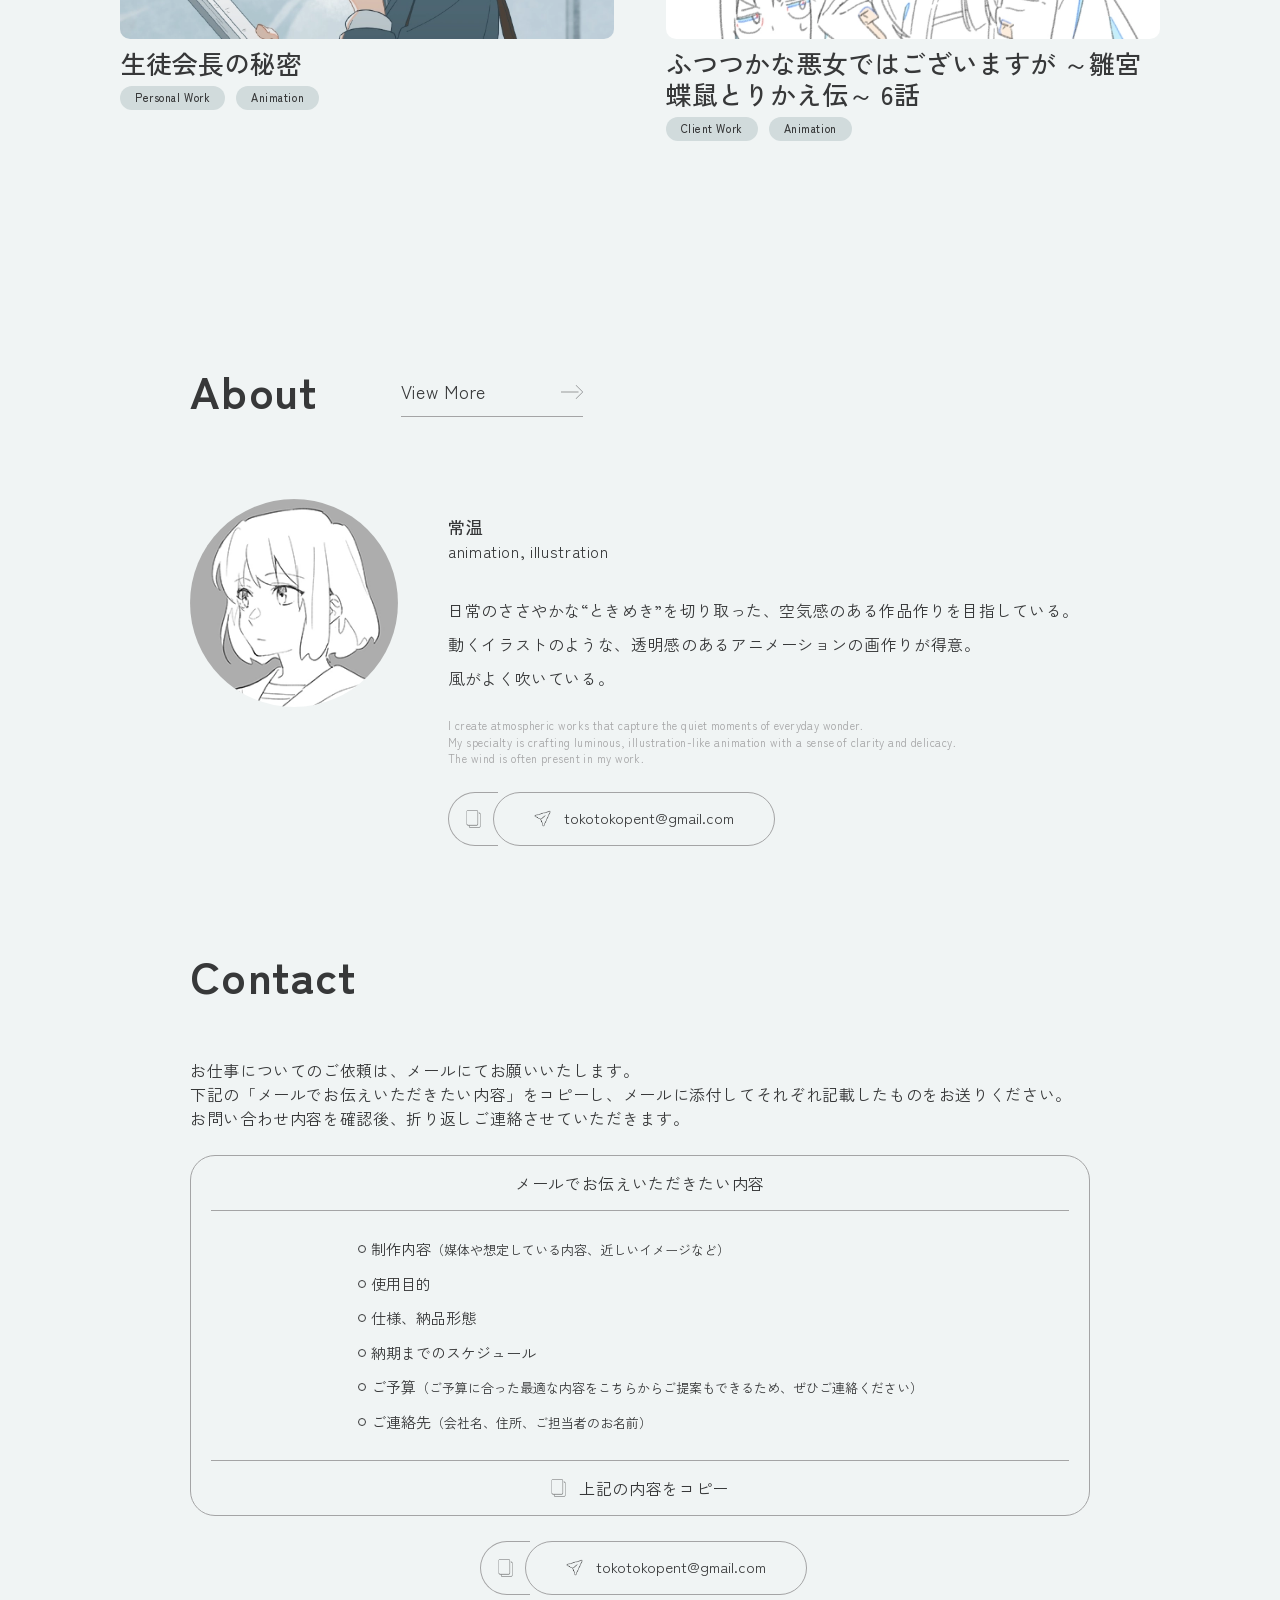
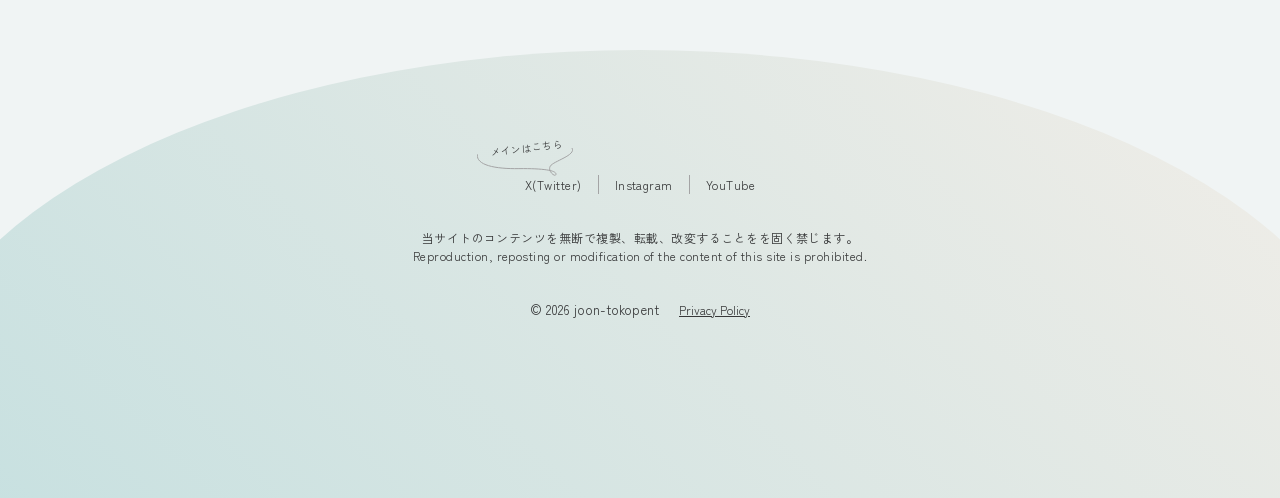
==== commit dcd90e50: "Add files via upload" ====
--- a/index.html
+++ b/index.html
@@ -380,9 +380,9 @@
                 </svg>
             </div>
             <ul class="footer_sns">
-                <li><a href="https://x.com/tokopent">X(Twitter)</a></li>
-                <li><a href="https://www.instagram.com/joon_tokopent">Instagram</a></li>
-                <li><a href="https://www.youtube.com/@joon_tokopent">YouTube</a></li>
+                <li><a href="https://x.com/tokopent" target="_blank">X(Twitter)</a></li>
+                <li><a href="https://www.instagram.com/joon_tokopent" target="_blank">Instagram</a></li>
+                <li><a href="https://www.youtube.com/@joon_tokopent" target="_blank">YouTube</a></li>
             </ul>
             <div class="footer_copy">
                 <p>当サイトのコンテンツを無断で複製、転載、改変することをを固く禁じます。</p>
--- a/css/style_works.css
+++ b/css/style_works.css
@@ -91,6 +91,9 @@
   font-weight: 400;
   margin-bottom: 25px;
 }
+.WModal_txt a {
+  text-decoration: underline;
+}
 .WModal_note p,.WModal_note_year {
   font-size: 12px;
   margin-bottom: 7px;
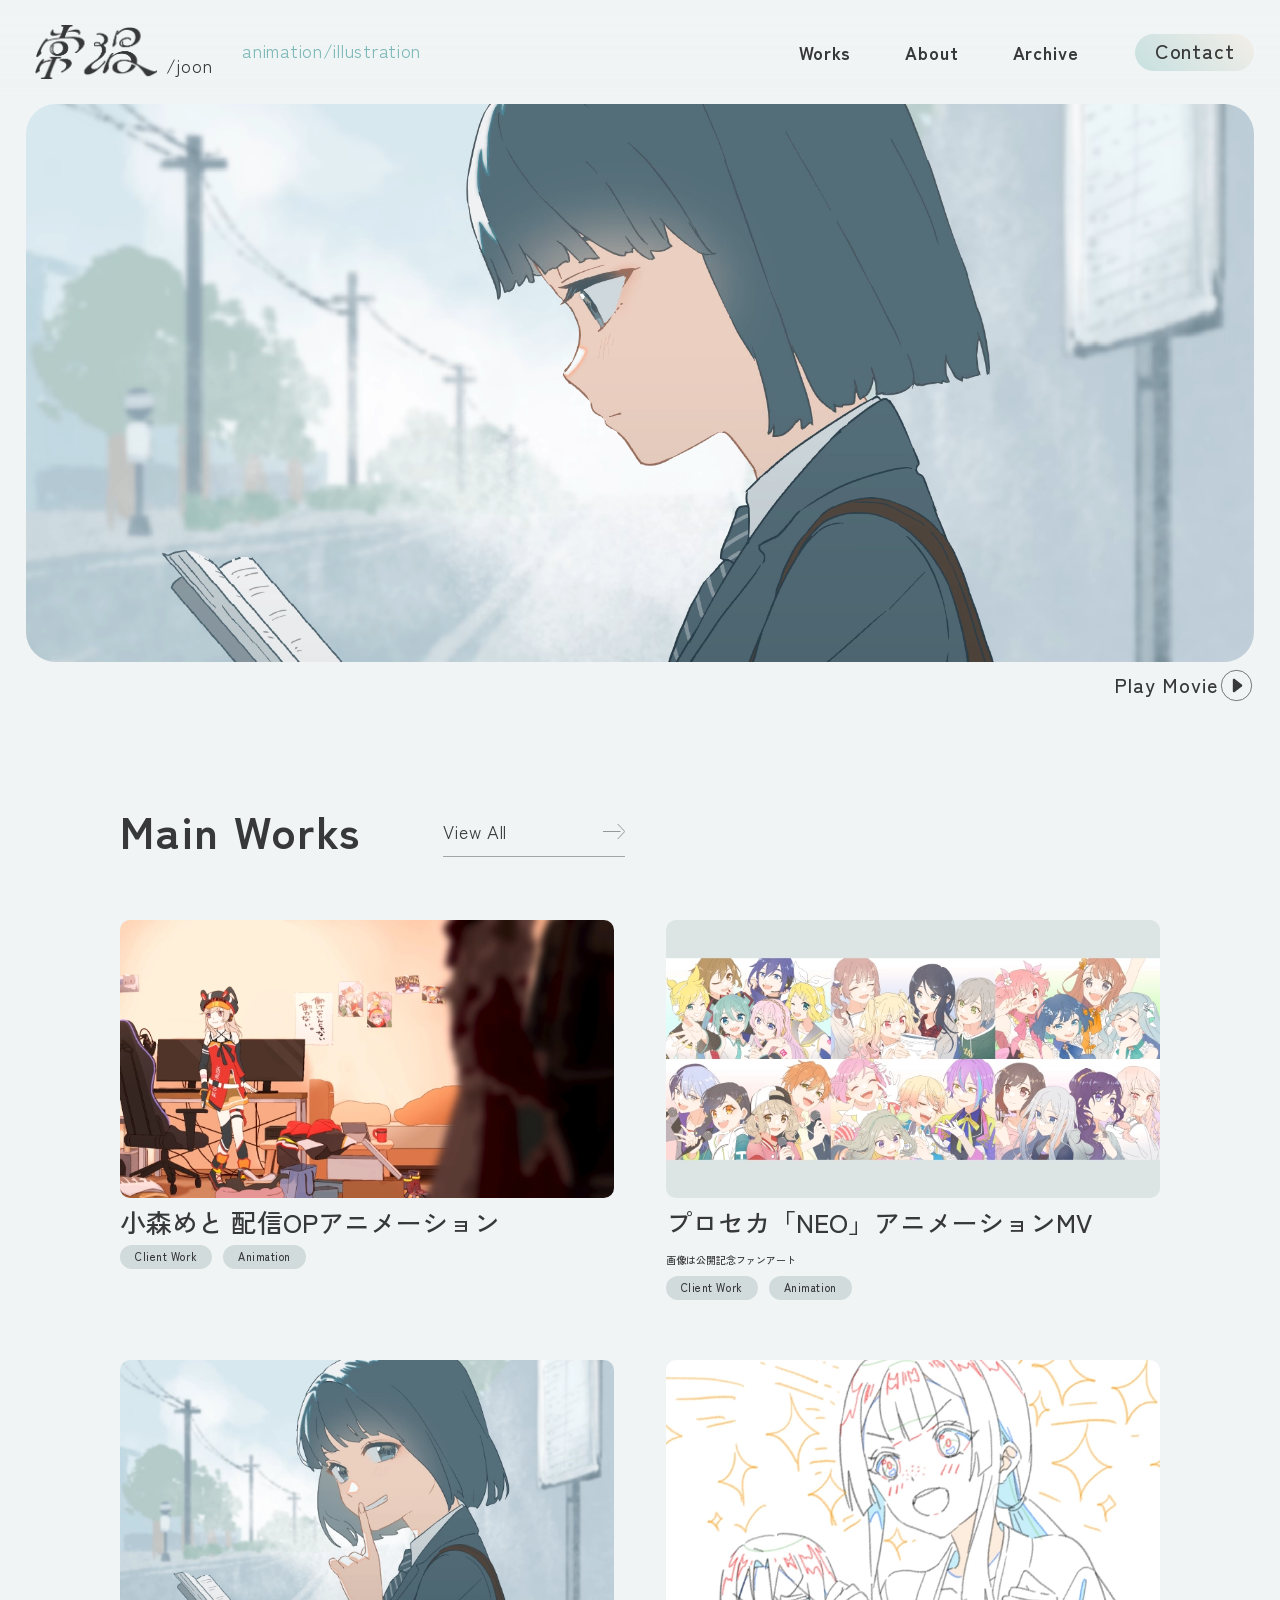
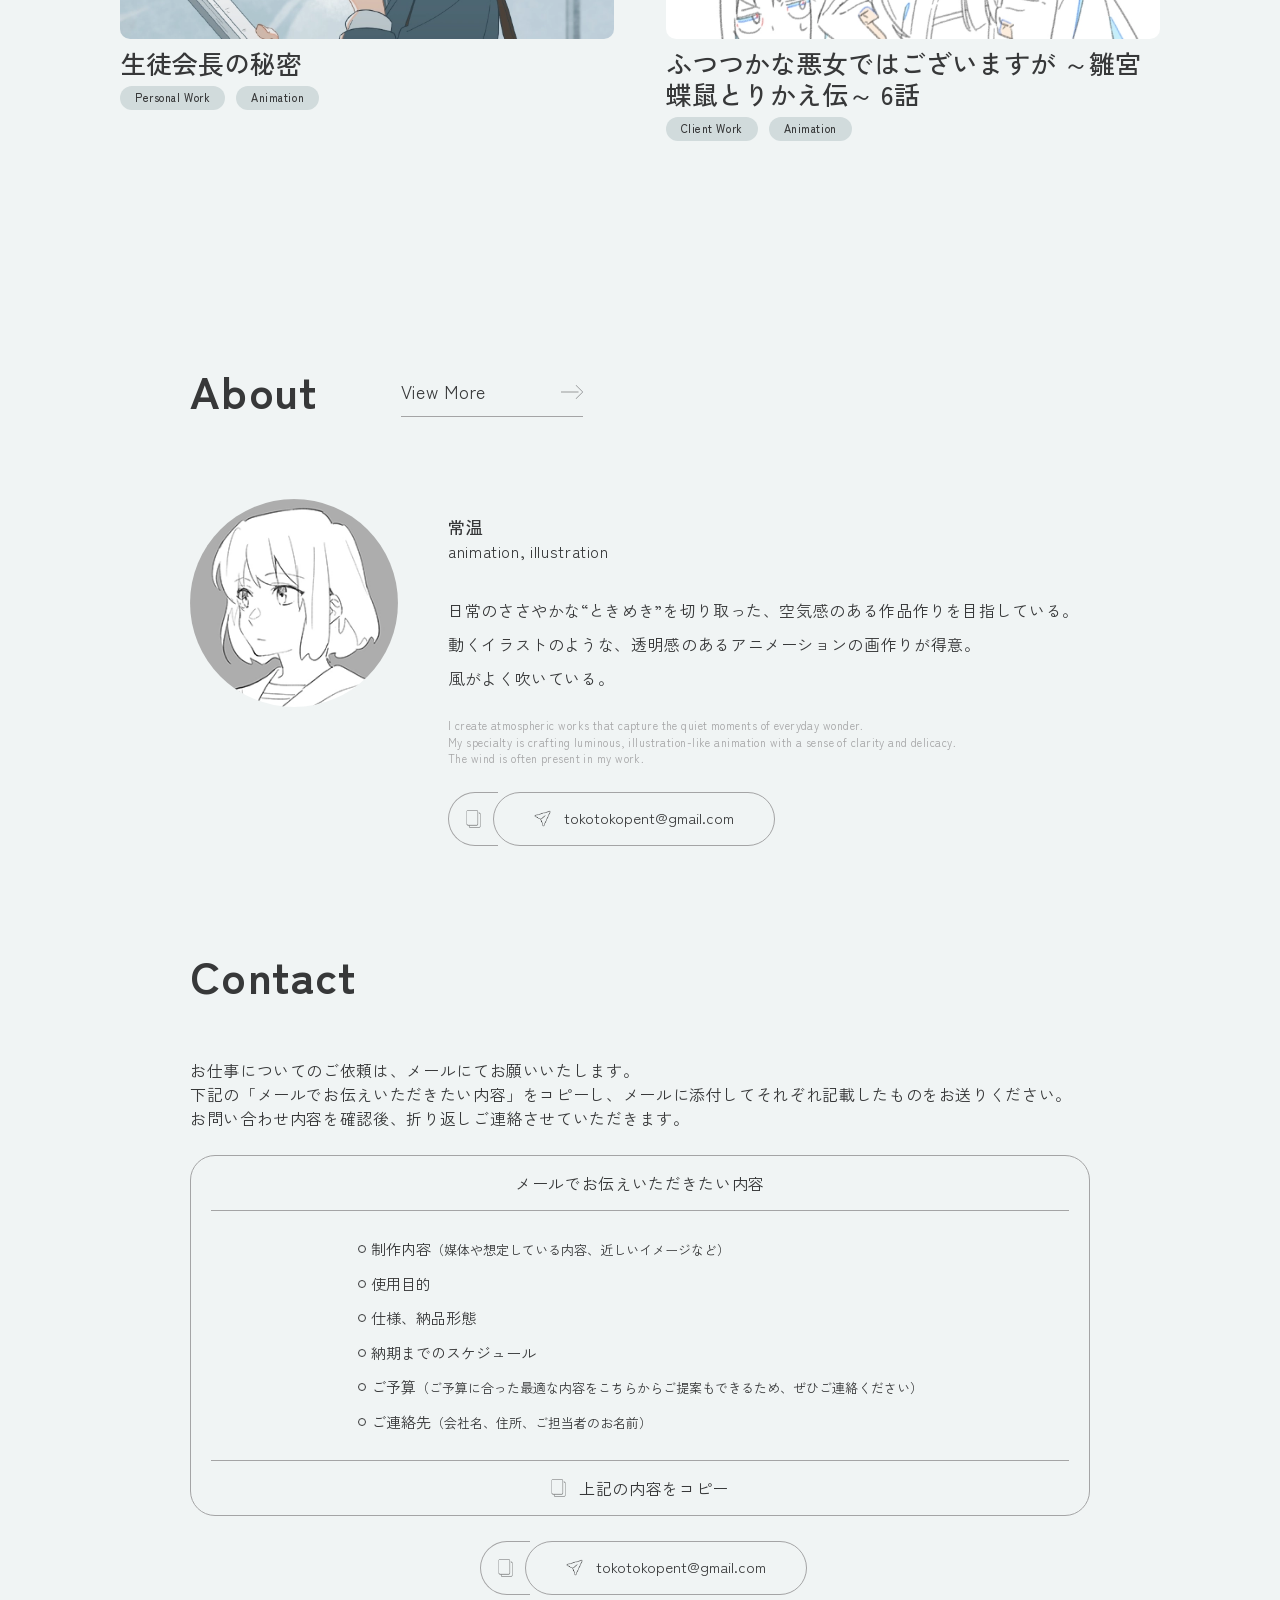
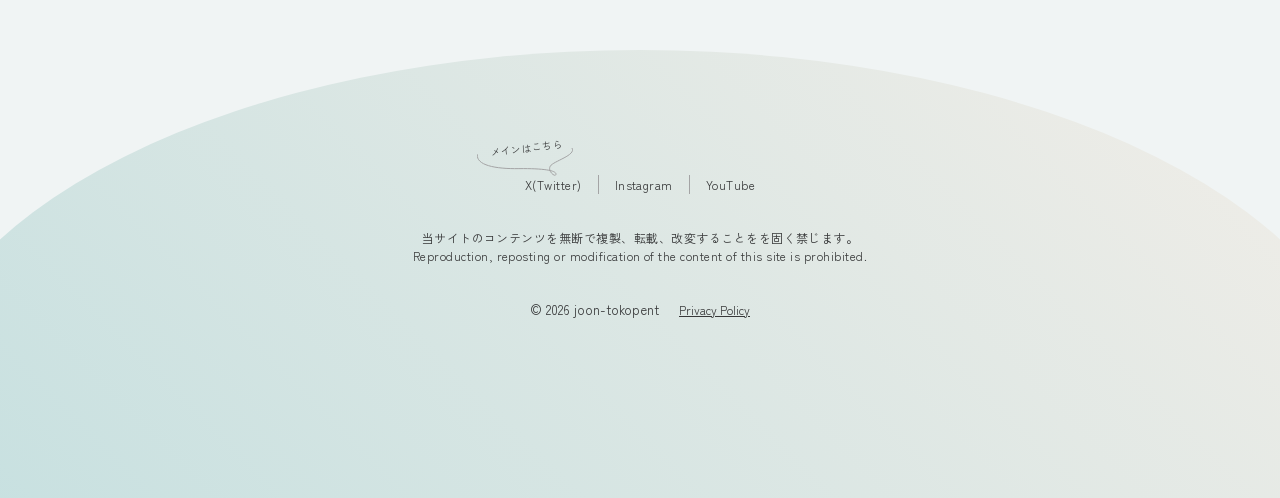
==== commit e2626526: "Add files via upload" ====
--- a/index.html
+++ b/index.html
@@ -3,8 +3,7 @@
     <head prefix="og: https://ogp.me/ns#">
         <meta charset="UTF-8">
         <title>常温/joon portfolio</title>
-        <!-- 消す！！！！！！！！ -->
-        <meta name="robots" content="noindex">
+        
 
         <meta name="description" content=“アニメーション作家、イラストレーター常温のポートフォリオサイトです。動くイラストのような、透明感のあるアニメーションの画作りが得意です。”>
         <meta name="viewport" content="width=device-width, initial-scale=1">
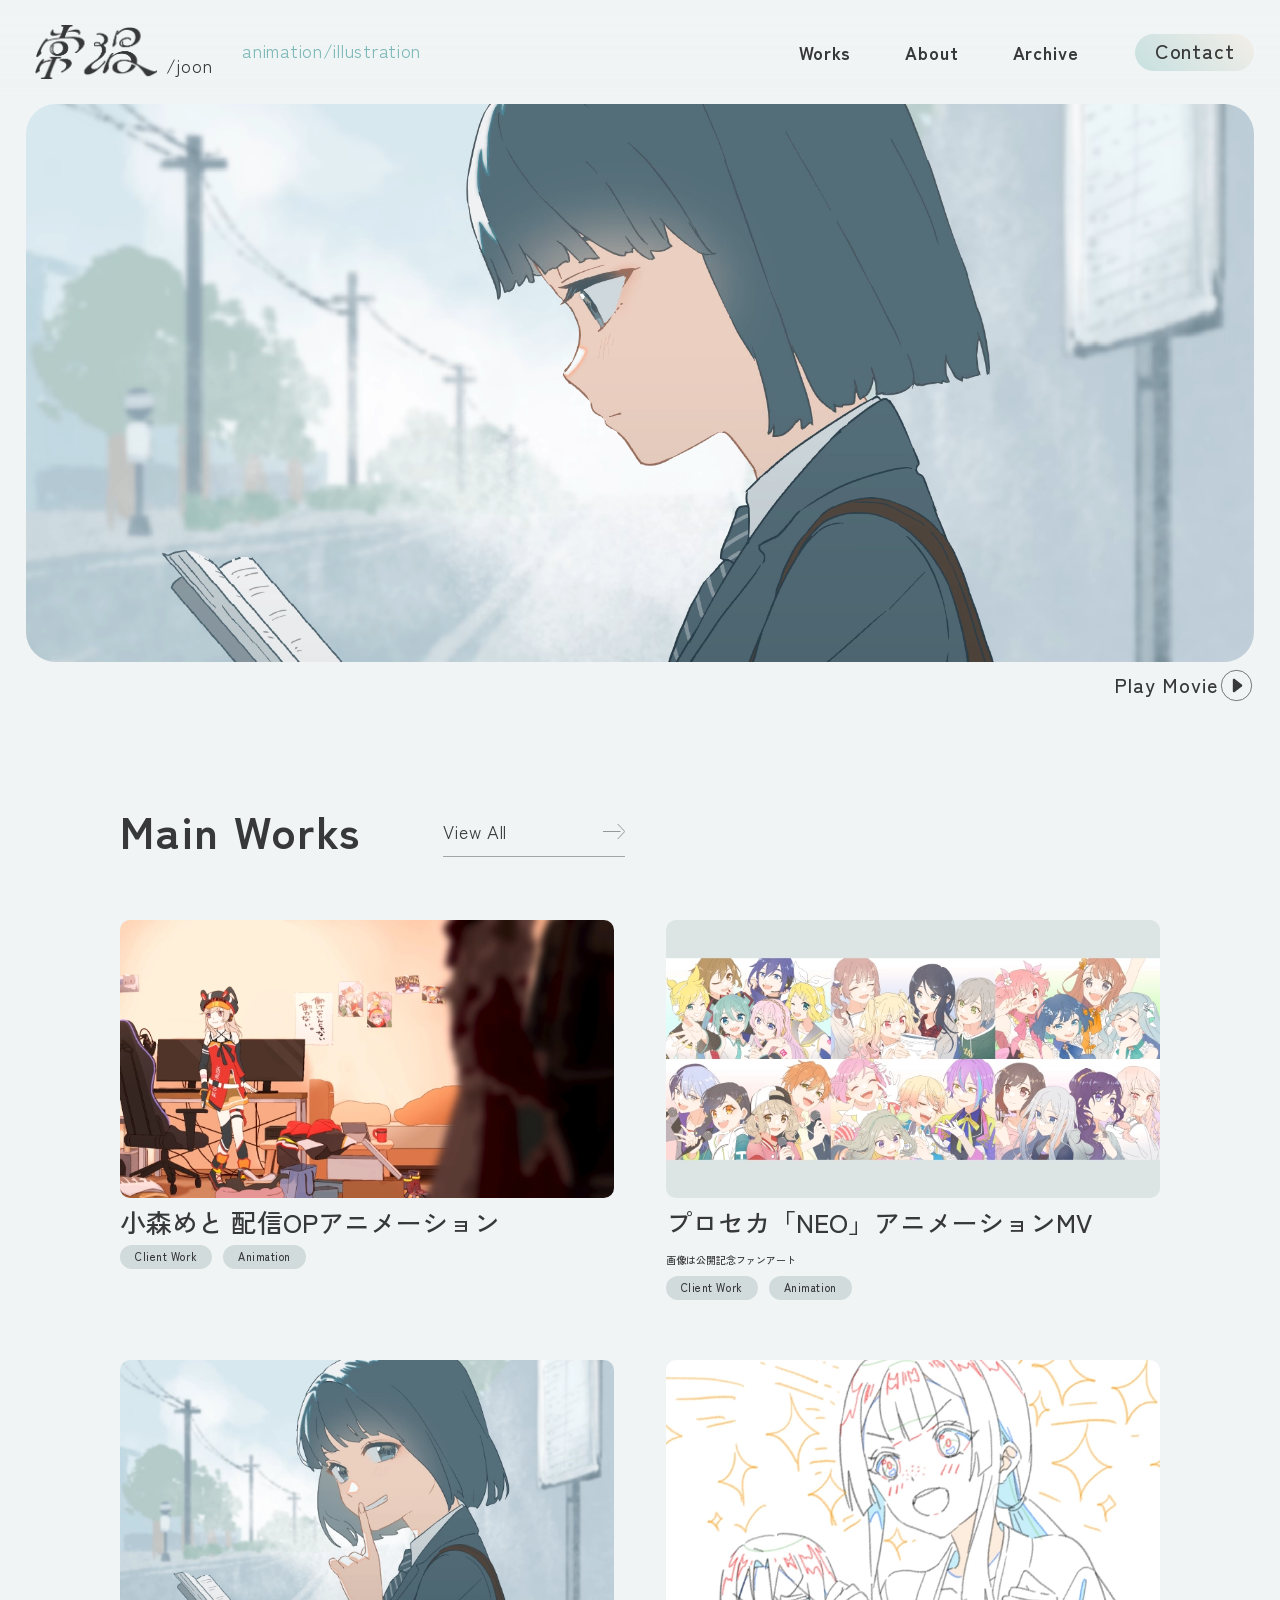
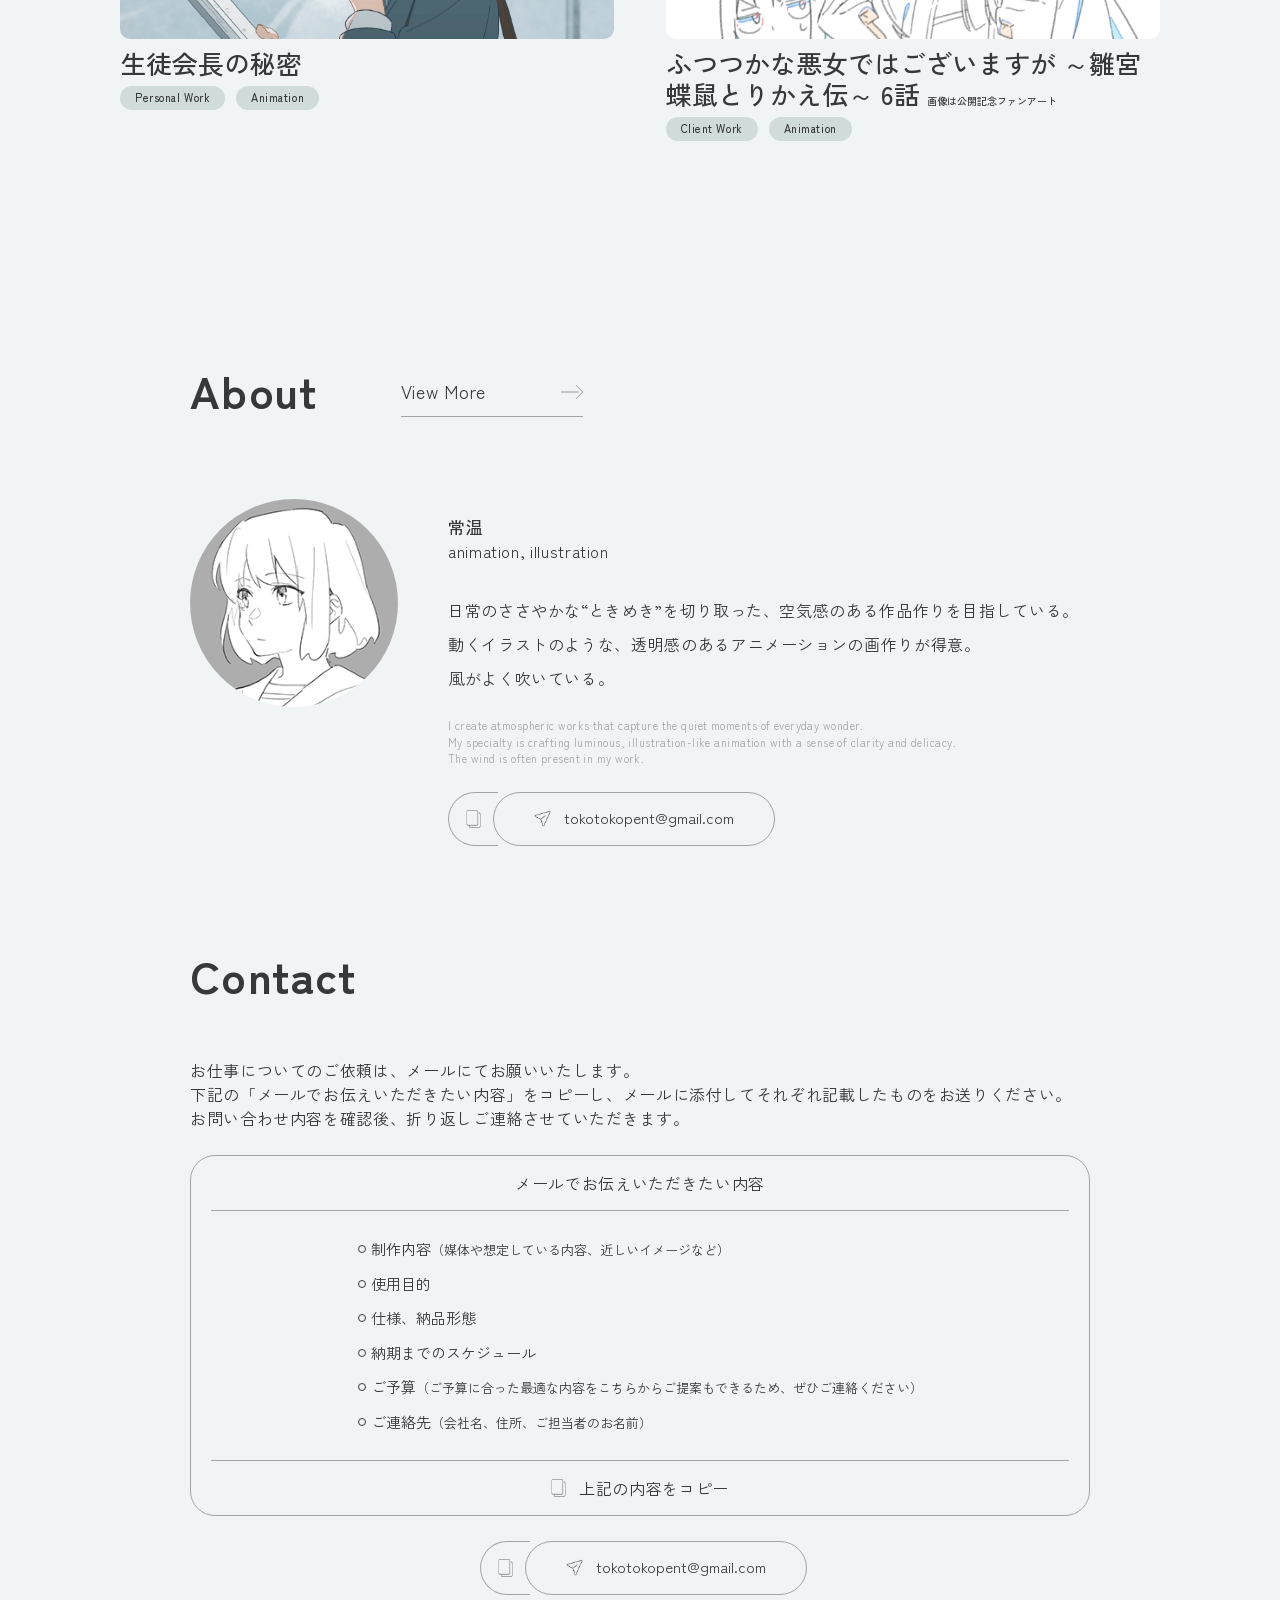
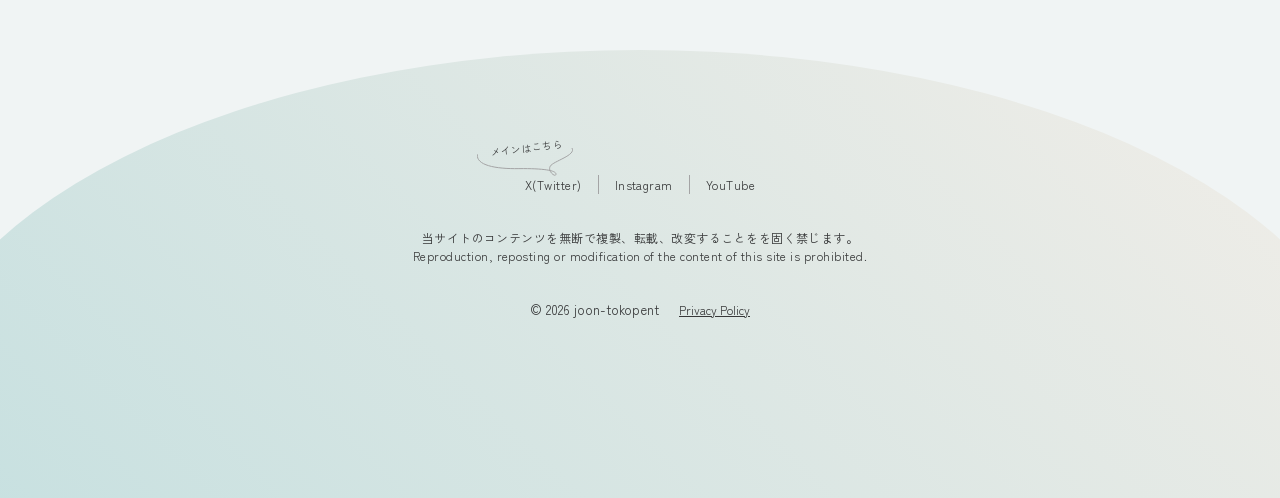
==== commit a55891f1: "Add files via upload" ====
--- a/index.html
+++ b/index.html
@@ -257,7 +257,7 @@
                                 <figure>
                                     <img src="images/02_works/01_smn/smn_025.webp" alt="サムネイル画像">
                                 </figure>
-                                <h3>ふつつかな悪女ではございますが ～雛宮蝶鼠とりかえ伝～ 6話</h3>
+                                <h3>ふつつかな悪女ではございますが ～雛宮蝶鼠とりかえ伝～ 6話 <span>画像は公開記念ファンアート</span></h3>
                             </div>
                             <div class="tag_items">
                                 <a href="/works?tag=ClientWork">Client Work</a>
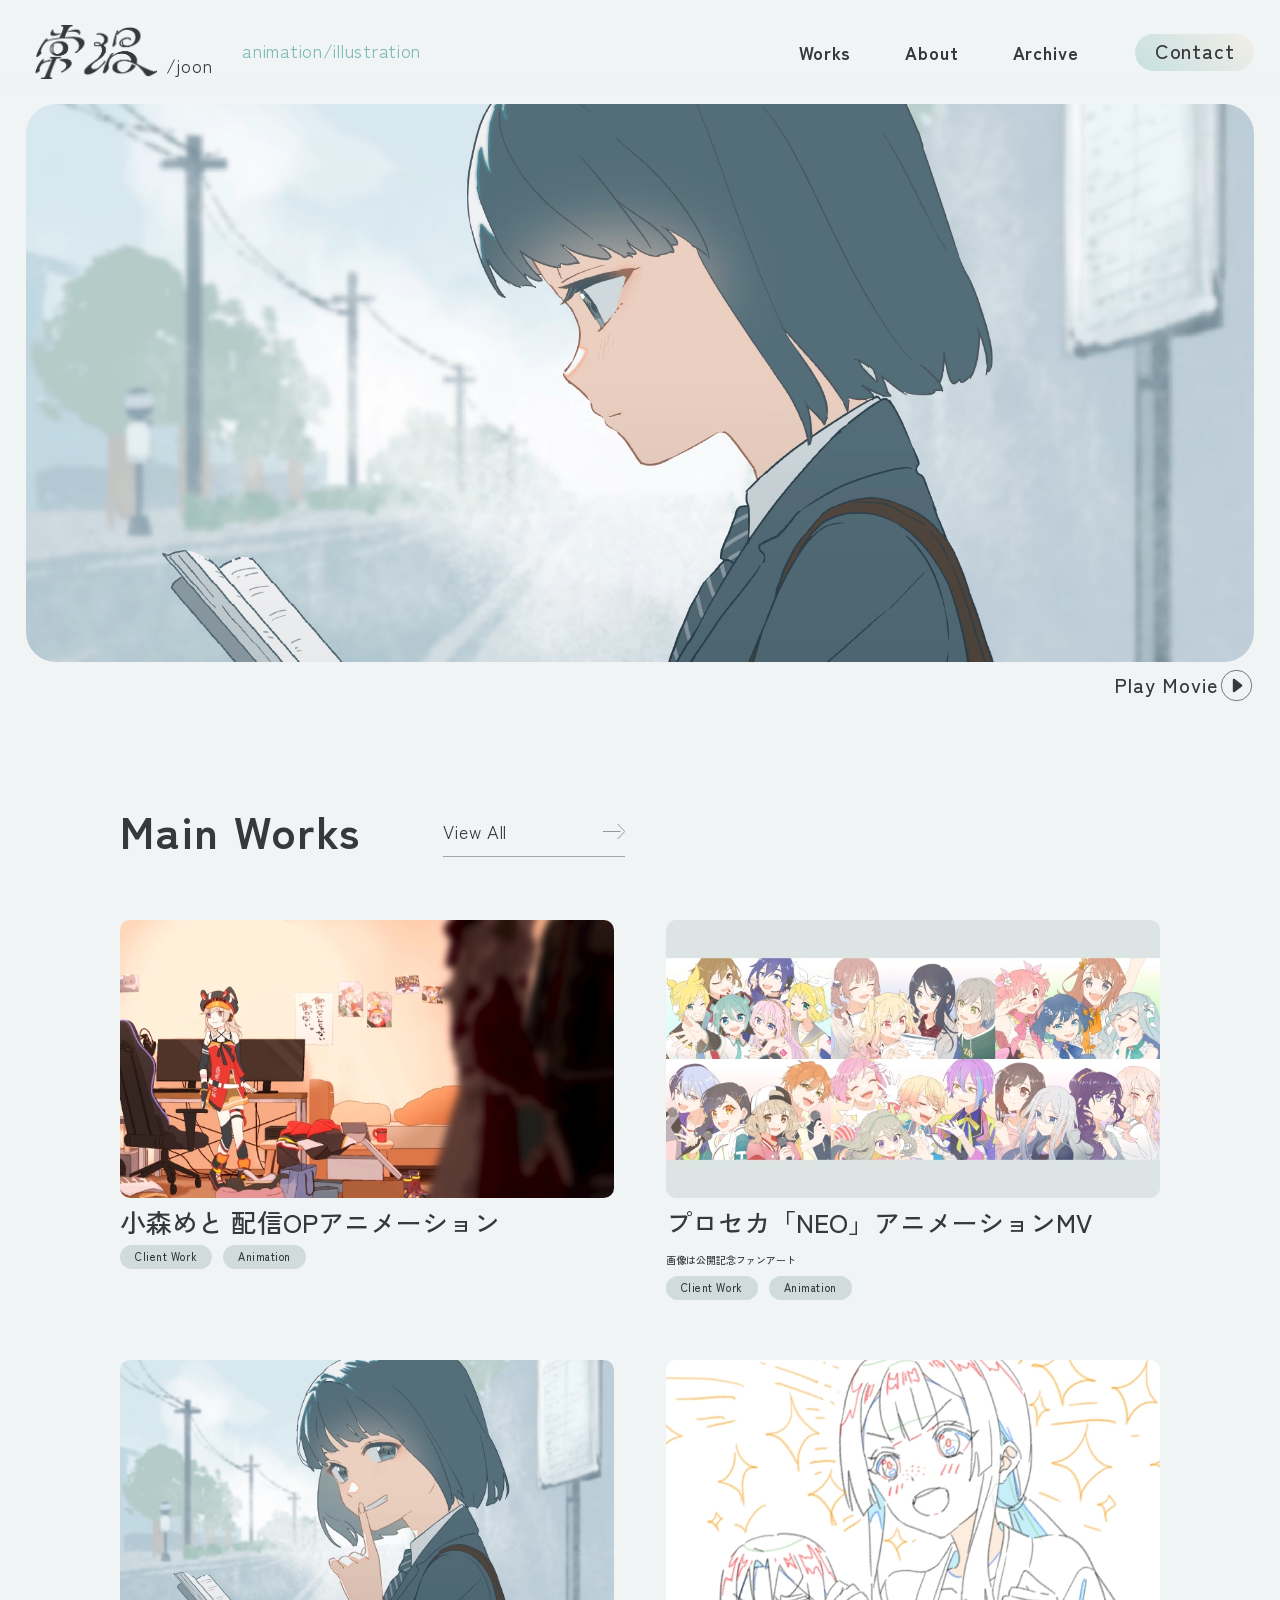
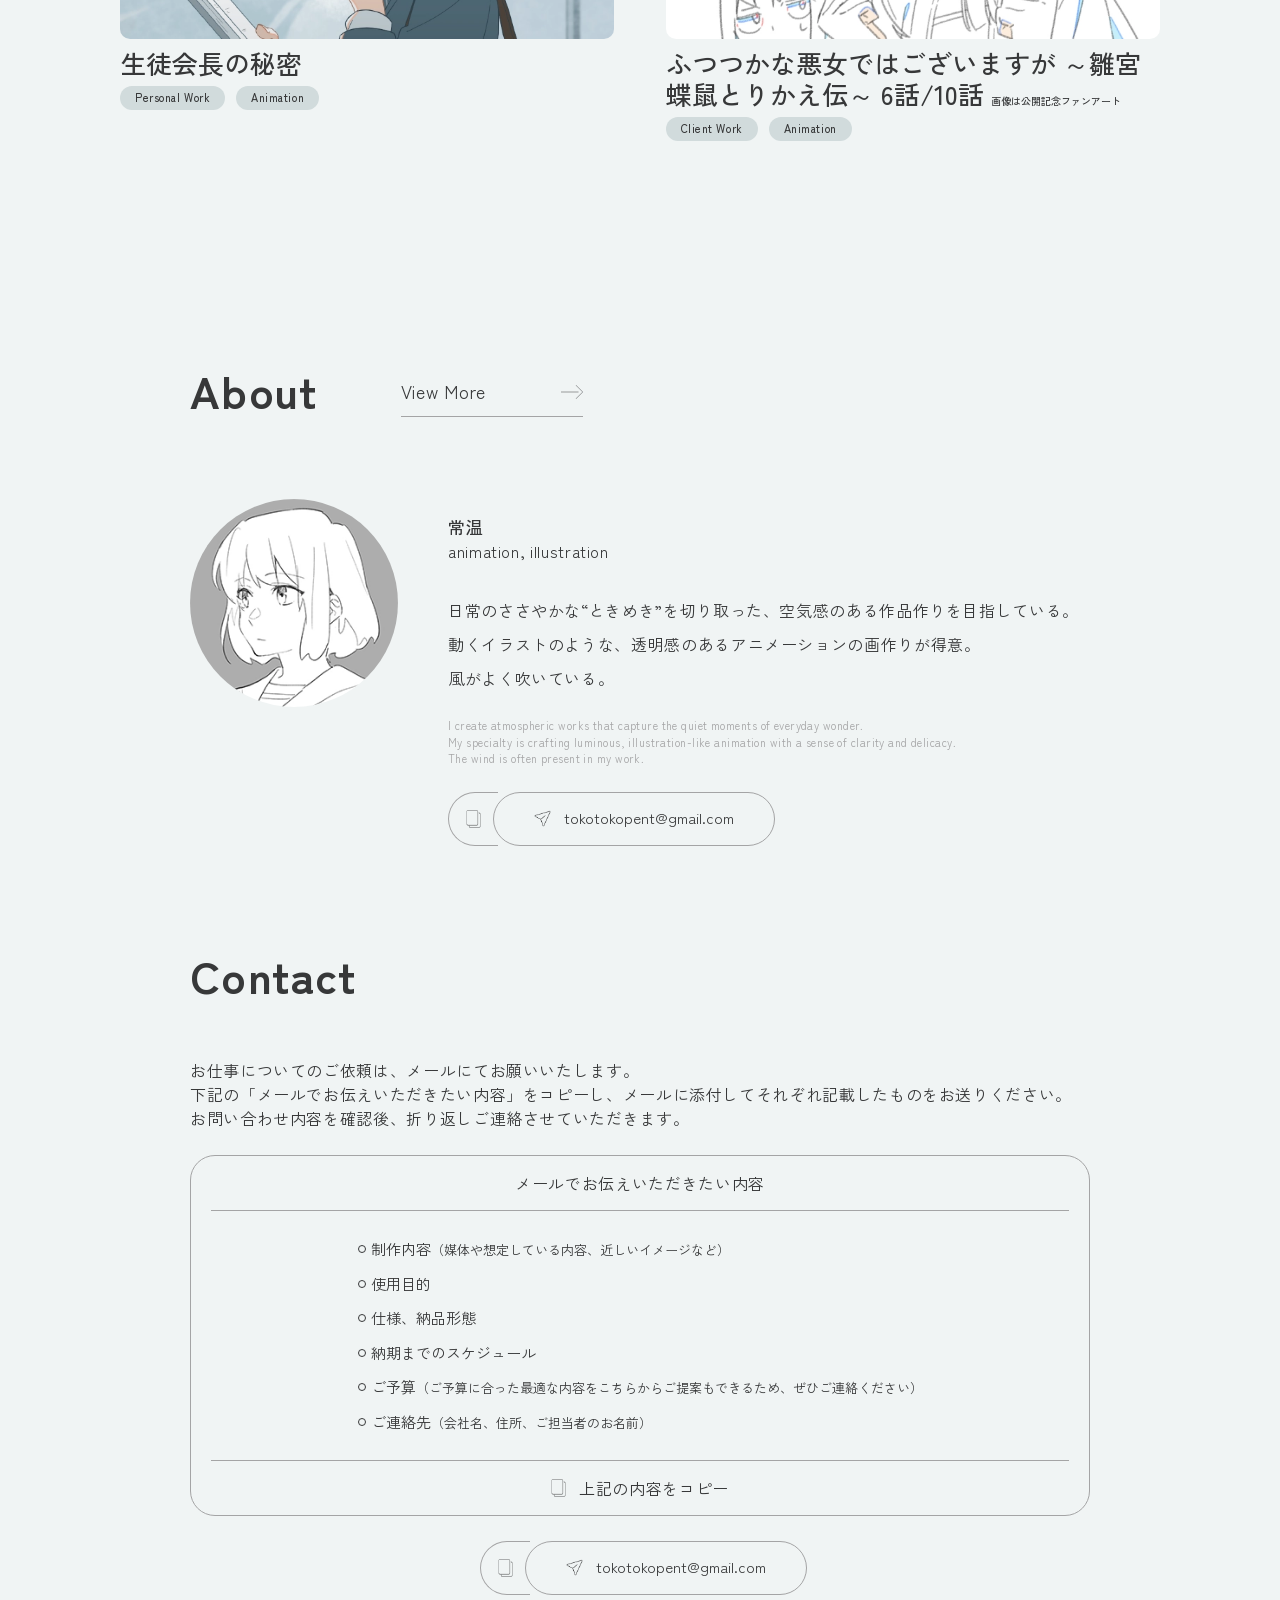
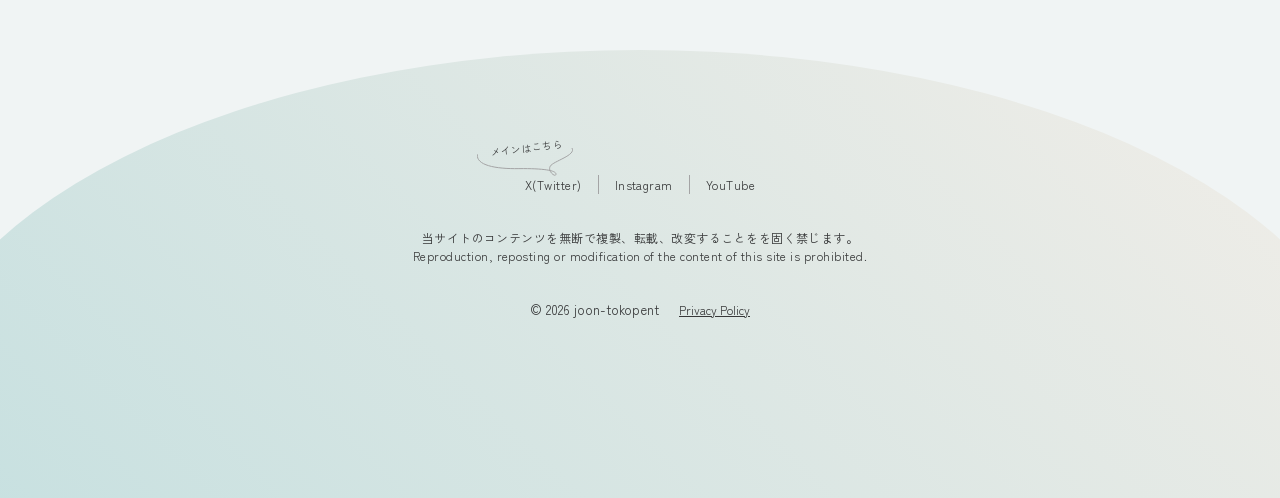
==== commit 7e202117: "Add files via upload" ====
--- a/index.html
+++ b/index.html
@@ -257,7 +257,7 @@
                                 <figure>
                                     <img src="images/02_works/01_smn/smn_025.webp" alt="サムネイル画像">
                                 </figure>
-                                <h3>ふつつかな悪女ではございますが ～雛宮蝶鼠とりかえ伝～ 6話 <span>画像は公開記念ファンアート</span></h3>
+                                <h3>ふつつかな悪女ではございますが ～雛宮蝶鼠とりかえ伝～ 6話/10話 <span>画像は公開記念ファンアート</span></h3>
                             </div>
                             <div class="tag_items">
                                 <a href="/works?tag=ClientWork">Client Work</a>
--- a/css/style_about.css
+++ b/css/style_about.css
@@ -76,6 +76,8 @@
 .archive_list dd {
   margin-top: 15px;
   line-height: 1.3;
+  font-size: clamp(14px, 5.336px + 1.333vw, 16px);
+  text-align: left;
 }
 
 .archive_list dt::after {
